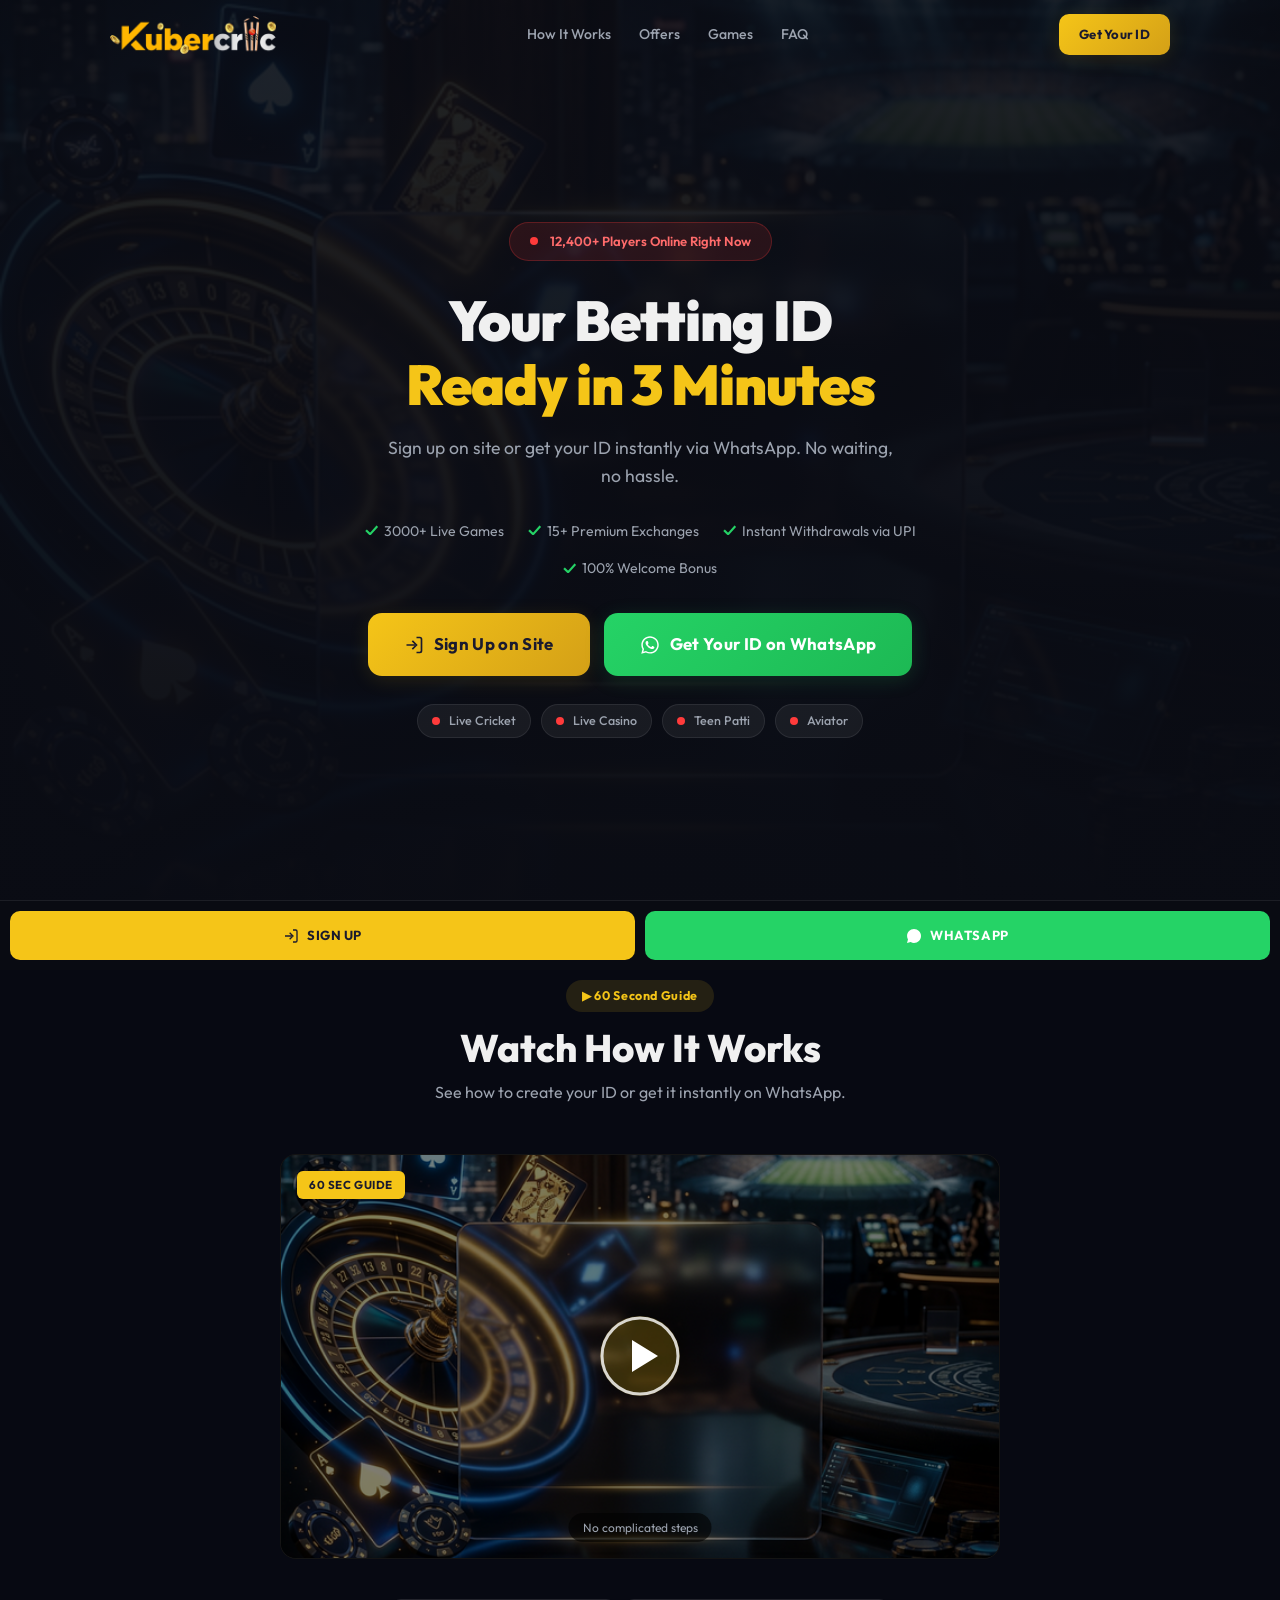
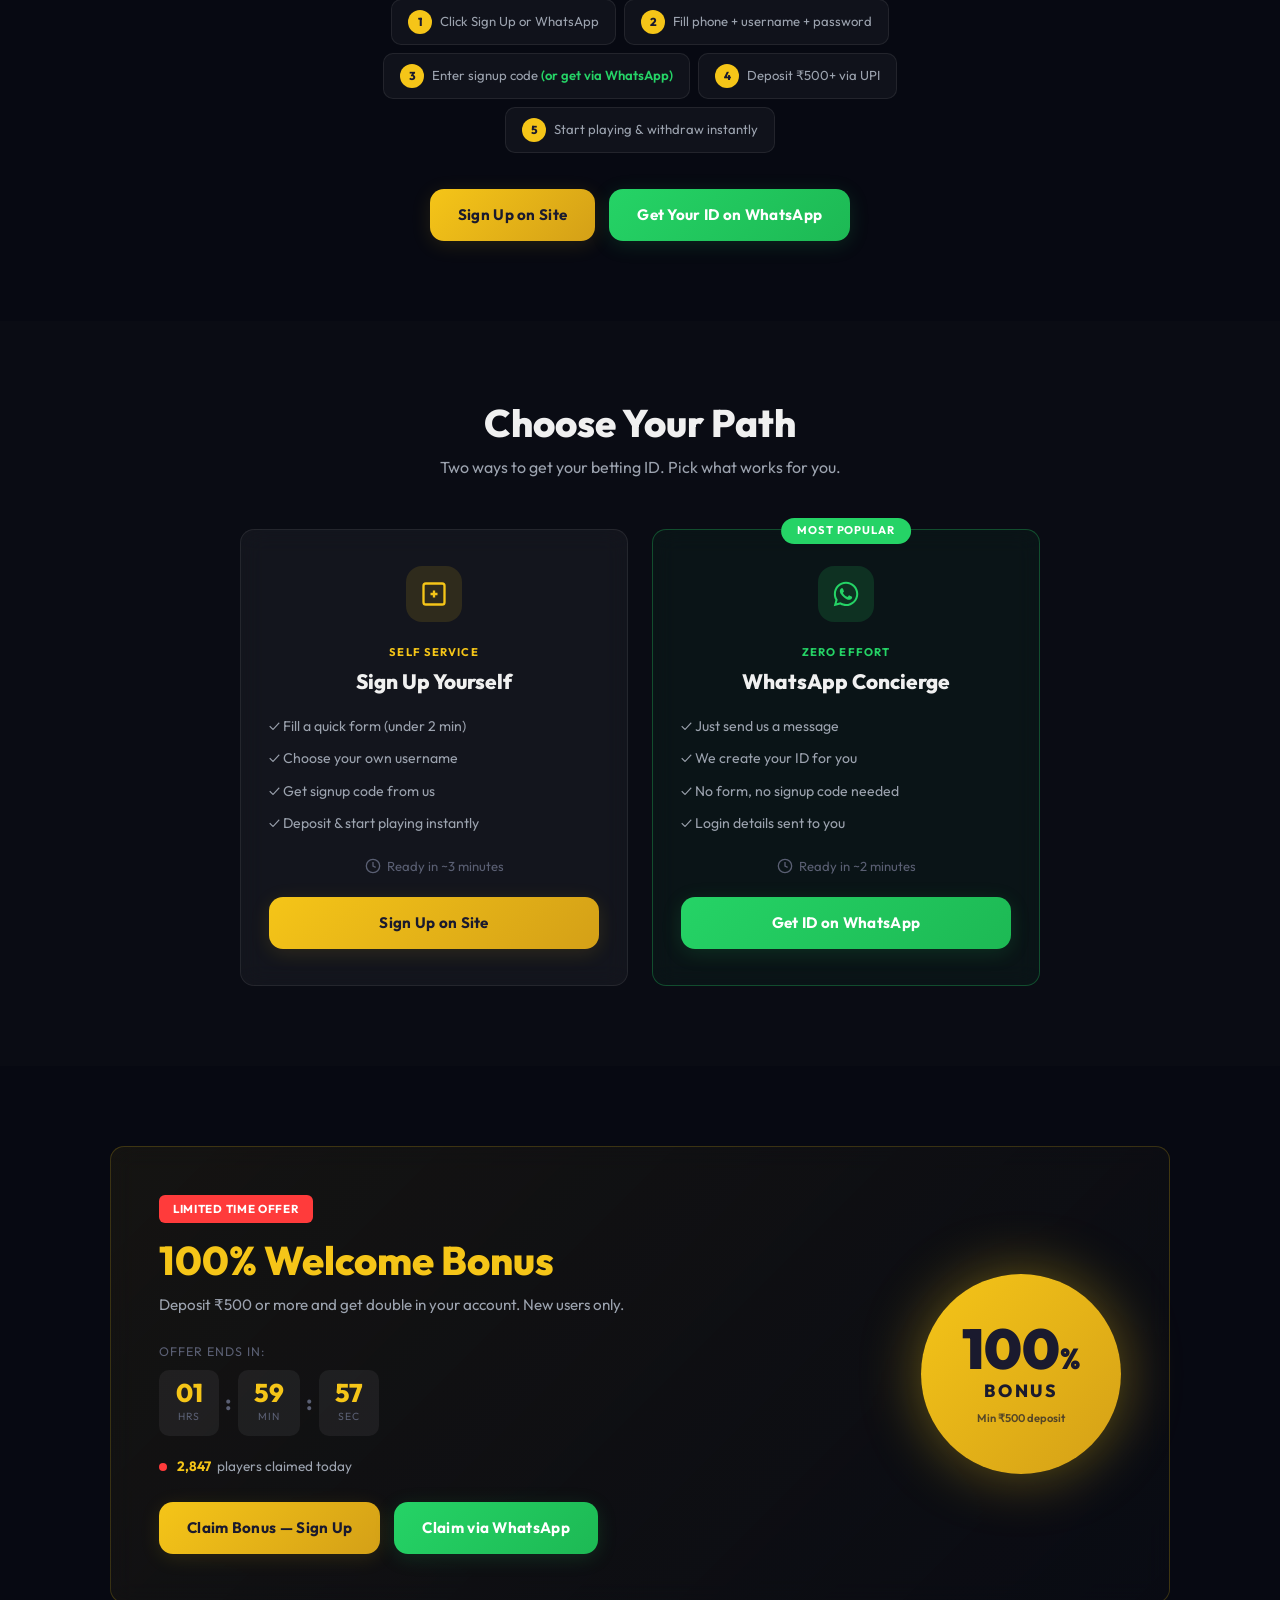
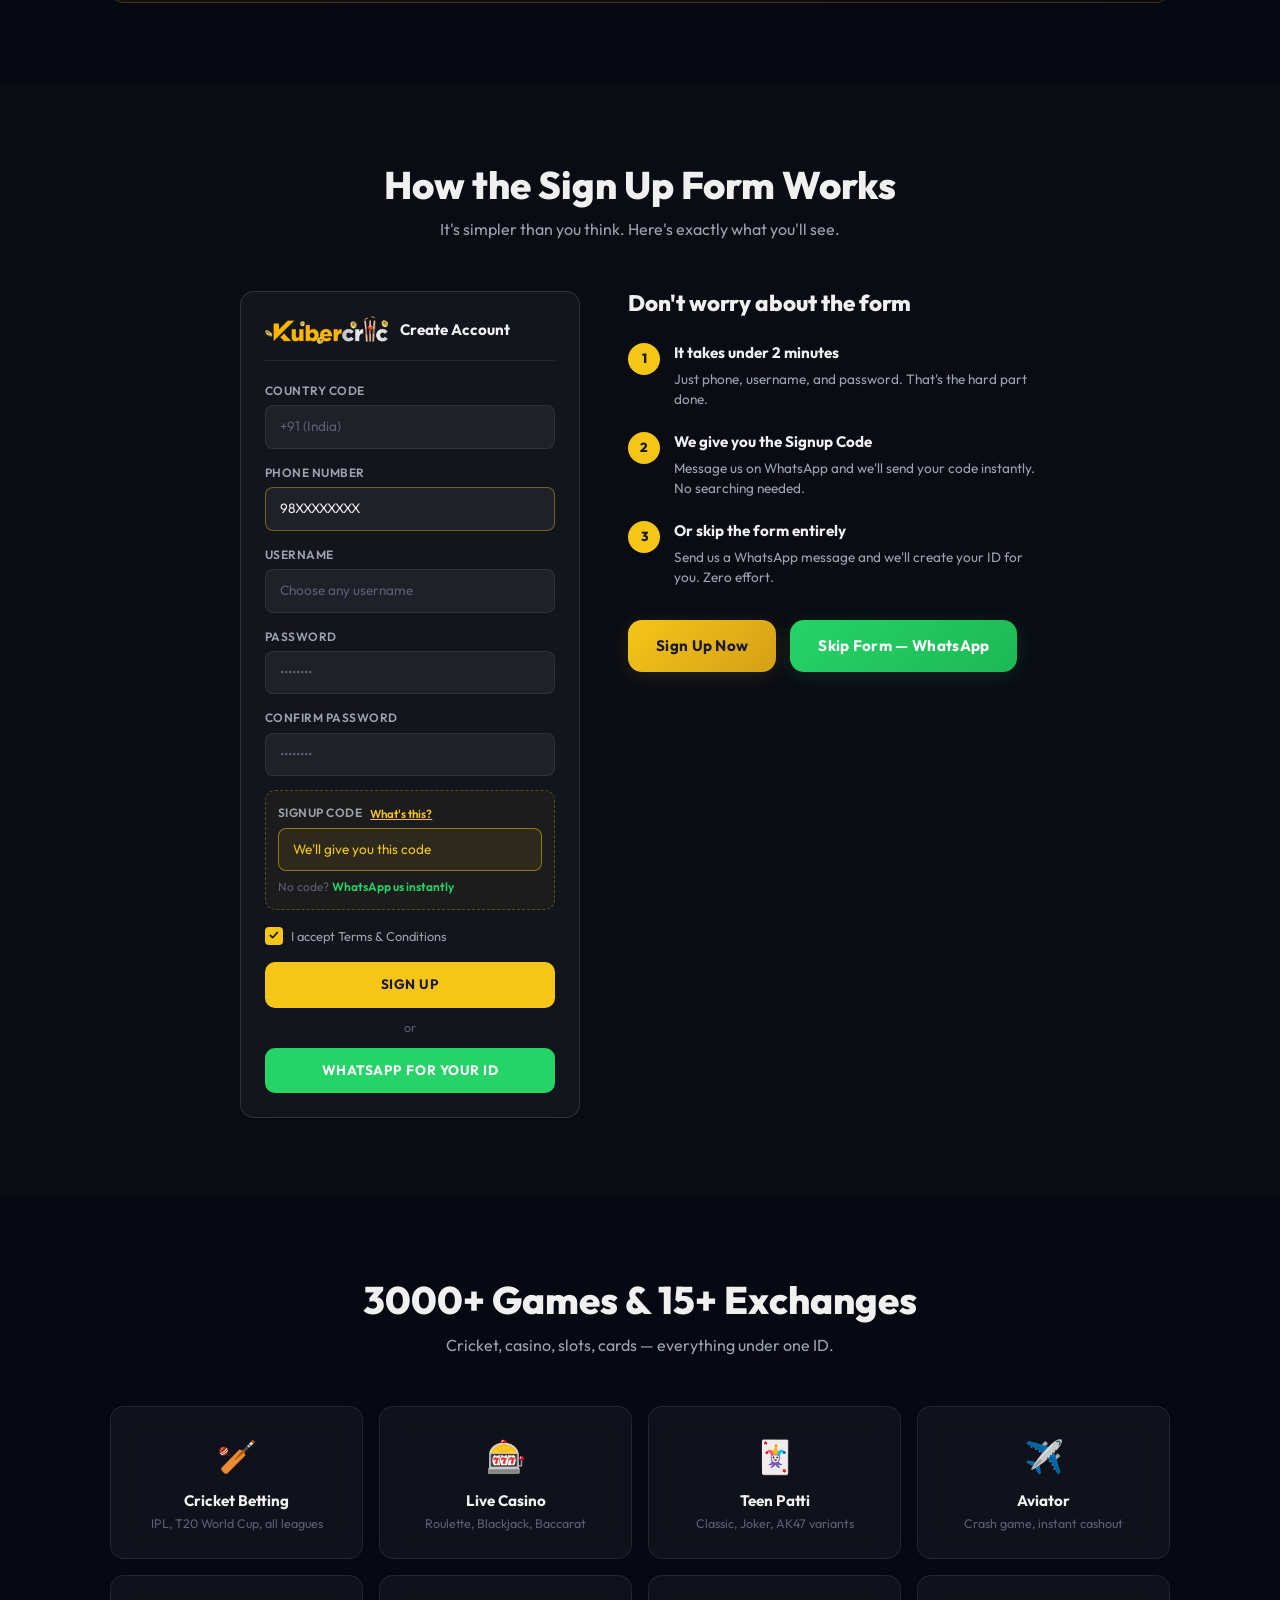
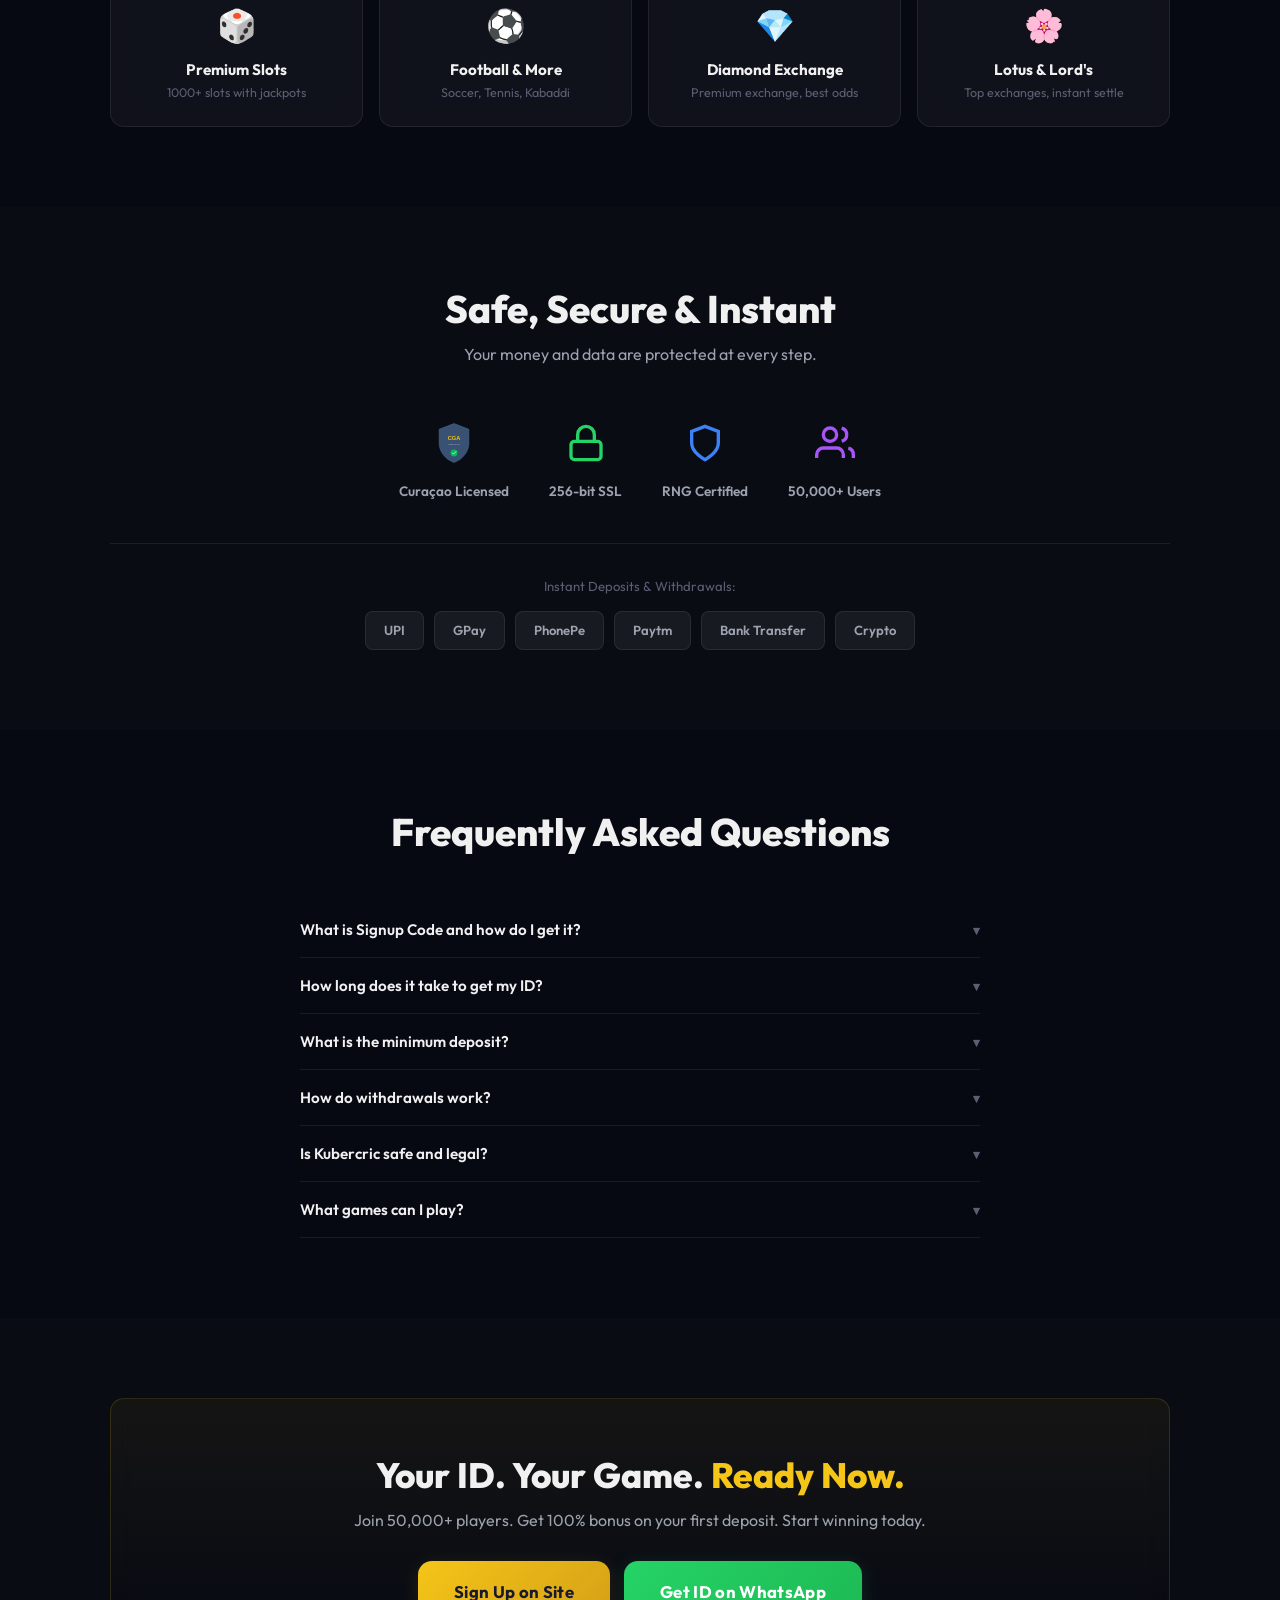
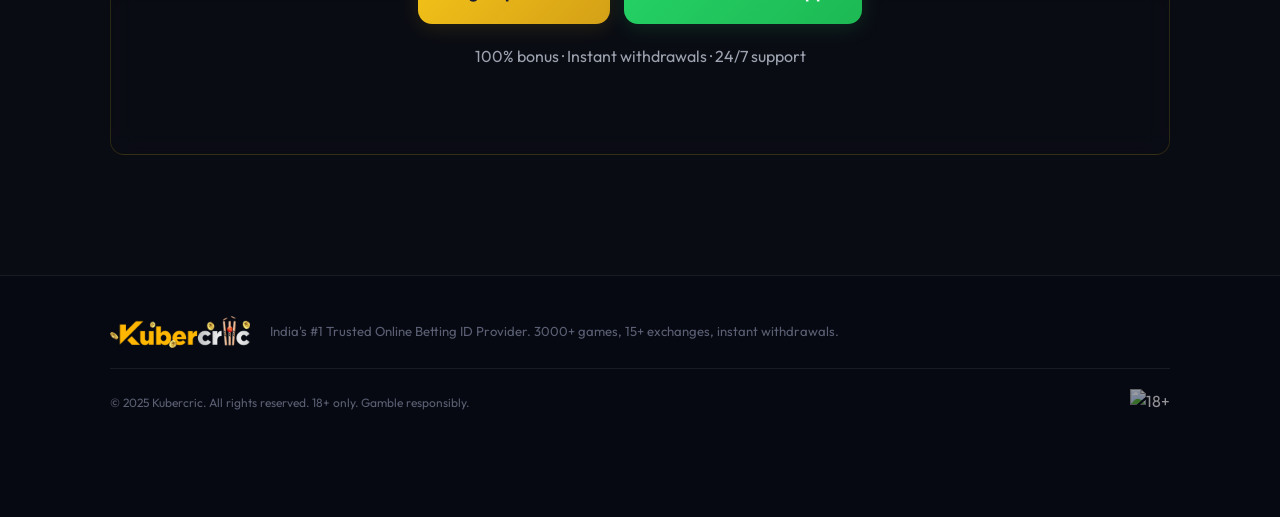
==== index2.html @ f204b303 "Add CRO landing page (index2) with dual CTA: Sign Up + WhatsApp New high-conversion landing page wit" ====
<!DOCTYPE html>
<html lang="en">
<head>
    <meta charset="UTF-8">
    <meta name="viewport" content="width=device-width, initial-scale=1.0">
    <meta name="description" content="Kubercric — Get Your Betting ID in Under 3 Minutes. Sign up directly or get it instantly on WhatsApp. 3000+ games, 15+ exchanges, 100% welcome bonus.">
    <title>Kubercric | Get Your Betting ID — Sign Up or WhatsApp</title>
    <link rel="preconnect" href="https://fonts.googleapis.com">
    <link rel="preconnect" href="https://fonts.gstatic.com" crossorigin>
    <link href="https://fonts.googleapis.com/css2?family=Outfit:wght@300;400;500;600;700;800;900&display=swap" rel="stylesheet">
    <link rel="stylesheet" href="styles2.css">
</head>
<body>

    <!-- ═══════════════════════════════════════════ -->
    <!-- HEADER                                      -->
    <!-- ═══════════════════════════════════════════ -->
    <header class="header" id="header">
        <div class="container header-inner">
            <a href="#hero" class="logo">
                <img src="logo.png" alt="Kubercric" class="logo-img">
            </a>
            <nav class="header-nav">
                <a href="#how-it-works" class="nav-link">How It Works</a>
                <a href="#offers" class="nav-link">Offers</a>
                <a href="#games" class="nav-link">Games</a>
                <a href="#faq" class="nav-link">FAQ</a>
            </nav>
            <a href="#paths" class="btn btn-gold btn-sm header-cta" data-track="cta_signup_click" data-label="header">Get Your ID</a>
        </div>
    </header>

    <!-- ═══════════════════════════════════════════ -->
    <!-- HERO SECTION                                -->
    <!-- ═══════════════════════════════════════════ -->
    <section class="hero" id="hero">
        <div class="hero-bg">
            <img src="images/hero_bg.png" alt="" loading="eager" class="hero-bg-img">
            <div class="hero-bg-overlay"></div>
        </div>
        <div class="container hero-content">
            <div class="hero-badge">
                <span class="live-dot"></span> 12,400+ Players Online Right Now
            </div>
            <h1 class="hero-headline">Your Betting ID<br><span class="text-gold">Ready in 3 Minutes</span></h1>
            <p class="hero-sub">Sign up on site or get your ID instantly via WhatsApp. No waiting, no hassle.</p>

            <ul class="hero-trust">
                <li><span class="trust-check">&#10003;</span> 3000+ Live Games</li>
                <li><span class="trust-check">&#10003;</span> 15+ Premium Exchanges</li>
                <li><span class="trust-check">&#10003;</span> Instant Withdrawals via UPI</li>
                <li><span class="trust-check">&#10003;</span> 100% Welcome Bonus</li>
            </ul>

            <!-- DUAL CTA -->
            <div class="dual-cta">
                <a href="javascript:void(0)" class="btn btn-gold btn-lg btn-glow" id="hero-signup-btn" data-track="cta_signup_click" data-label="hero">
                    <svg class="btn-icon" viewBox="0 0 24 24" fill="none" stroke="currentColor" stroke-width="2"><path d="M15 3h4a2 2 0 012 2v14a2 2 0 01-2 2h-4M10 17l5-5-5-5M13 12H3"/></svg>
                    Sign Up on Site
                </a>
                <a href="javascript:void(0)" class="btn btn-wa btn-lg" id="hero-wa-btn" data-track="cta_whatsapp_click" data-label="hero">
                    <svg class="btn-icon" viewBox="0 0 448 512" fill="currentColor"><path d="M380.9 97.1C339 55.1 283.2 32 223.9 32c-122.4 0-222 99.6-222 222 0 39.1 10.2 77.3 29.6 111L0 480l117.7-30.9c32.4 17.7 68.9 27 106.1 27h.1c122.3 0 224.1-99.6 224.1-222 0-59.3-25.2-115-67.1-157.1zm-157 341.6c-33.2 0-65.7-8.9-94-25.7l-6.7-4-69.8 18.3L72 359.2l-4.4-7c-18.5-29.4-28.2-63.3-28.2-98.2 0-101.7 82.8-184.5 184.6-184.5 49.3 0 95.6 19.2 130.4 54.1 34.8 34.9 56.2 81.2 56.1 130.5 0 101.8-84.9 184.6-186.6 184.6zm101.2-138.2c-5.5-2.8-32.8-16.2-37.9-18-5.1-1.9-8.8-2.8-12.5 2.8-3.7 5.6-14.3 18-17.6 21.8-3.2 3.7-6.5 4.2-12 1.4-32.6-16.3-54-29.1-75.5-66-5.7-9.8 5.7-9.1 16.3-30.3 1.8-3.7.9-6.9-.5-9.7-1.4-2.8-12.5-30.1-17.1-41.2-4.5-10.8-9.1-9.3-12.5-9.5-3.2-.2-6.9-.2-10.6-.2-3.7 0-9.7 1.4-14.8 6.9-5.1 5.6-19.4 19-19.4 46.3 0 27.3 19.9 53.7 22.6 57.4 2.8 3.7 39.1 59.7 94.8 83.8 35.2 15.2 49 16.5 66.6 13.9 10.7-1.6 32.8-13.4 37.4-26.4 4.6-13 4.6-24.1 3.2-26.4-1.3-2.5-5-3.9-10.5-6.6z"/></svg>
                    Get Your ID on WhatsApp
                </a>
            </div>

            <div class="hero-chips">
                <span class="chip"><span class="live-dot"></span> Live Cricket</span>
                <span class="chip"><span class="live-dot"></span> Live Casino</span>
                <span class="chip"><span class="live-dot"></span> Teen Patti</span>
                <span class="chip"><span class="live-dot"></span> Aviator</span>
            </div>
        </div>
    </section>

    <!-- ═══════════════════════════════════════════ -->
    <!-- EXPLAINER VIDEO SECTION                     -->
    <!-- ═══════════════════════════════════════════ -->
    <section class="section section-video" id="how-it-works">
        <div class="container">
            <div class="section-header">
                <span class="section-badge">&#9654; 60 Second Guide</span>
                <h2>Watch How It Works</h2>
                <p class="section-sub">See how to create your ID or get it instantly on WhatsApp.</p>
            </div>

            <div class="video-player" id="video-player">
                <div class="video-poster" id="video-poster">
                    <img src="images/hero_bg.png" alt="How Kubercric Works" loading="lazy" class="video-poster-img">
                    <div class="video-poster-overlay"></div>
                    <button class="video-play-btn" aria-label="Play video" data-track="video_play">
                        <svg viewBox="0 0 80 80" fill="none"><circle cx="40" cy="40" r="38" stroke="white" stroke-width="3" opacity="0.8"/><polygon points="32,24 58,40 32,56" fill="white"/></svg>
                    </button>
                    <span class="video-badge">60 sec guide</span>
                    <span class="video-micro">No complicated steps</span>
                </div>
                <div class="video-embed" id="video-embed" style="display:none;">
                    <!-- Video iframe injected by JS on play click -->
                </div>
            </div>

            <!-- Steps preview below video -->
            <div class="video-steps">
                <div class="vstep">
                    <span class="vstep-num">1</span>
                    <span class="vstep-text">Click Sign Up or WhatsApp</span>
                </div>
                <div class="vstep">
                    <span class="vstep-num">2</span>
                    <span class="vstep-text">Fill phone + username + password</span>
                </div>
                <div class="vstep">
                    <span class="vstep-num">3</span>
                    <span class="vstep-text">Enter signup code <em>(or get via WhatsApp)</em></span>
                </div>
                <div class="vstep">
                    <span class="vstep-num">4</span>
                    <span class="vstep-text">Deposit &#8377;500+ via UPI</span>
                </div>
                <div class="vstep">
                    <span class="vstep-num">5</span>
                    <span class="vstep-text">Start playing &amp; withdraw instantly</span>
                </div>
            </div>

            <!-- Dual CTA repeat -->
            <div class="dual-cta dual-cta--center">
                <a href="javascript:void(0)" class="btn btn-gold btn-md btn-glow" data-track="cta_signup_click" data-label="video">Sign Up on Site</a>
                <a href="javascript:void(0)" class="btn btn-wa btn-md" data-track="cta_whatsapp_click" data-label="video">Get Your ID on WhatsApp</a>
            </div>
        </div>
    </section>

    <!-- ═══════════════════════════════════════════ -->
    <!-- CHOOSE YOUR PATH                            -->
    <!-- ═══════════════════════════════════════════ -->
    <section class="section section-paths" id="paths">
        <div class="container">
            <div class="section-header">
                <h2>Choose Your Path</h2>
                <p class="section-sub">Two ways to get your betting ID. Pick what works for you.</p>
            </div>

            <div class="paths-grid">
                <!-- Path 1: Sign Up -->
                <div class="path-card glass-panel">
                    <div class="path-icon path-icon--signup">
                        <svg viewBox="0 0 24 24" fill="none" stroke="currentColor" stroke-width="2"><rect x="3" y="3" width="18" height="18" rx="2"/><path d="M9 12h6M12 9v6"/></svg>
                    </div>
                    <span class="path-tag">Self Service</span>
                    <h3>Sign Up Yourself</h3>
                    <ul class="path-features">
                        <li>&#10003; Fill a quick form (under 2 min)</li>
                        <li>&#10003; Choose your own username</li>
                        <li>&#10003; Get signup code from us</li>
                        <li>&#10003; Deposit &amp; start playing instantly</li>
                    </ul>
                    <p class="path-time"><svg viewBox="0 0 24 24" fill="none" stroke="currentColor" stroke-width="2" class="icon-sm"><circle cx="12" cy="12" r="10"/><path d="M12 6v6l4 2"/></svg> Ready in ~3 minutes</p>
                    <a href="javascript:void(0)" class="btn btn-gold btn-md btn-block" data-track="cta_signup_click" data-label="path-card">Sign Up on Site</a>
                </div>

                <!-- Path 2: WhatsApp -->
                <div class="path-card glass-panel path-card--wa">
                    <div class="path-popular">Most Popular</div>
                    <div class="path-icon path-icon--wa">
                        <svg viewBox="0 0 448 512" fill="currentColor"><path d="M380.9 97.1C339 55.1 283.2 32 223.9 32c-122.4 0-222 99.6-222 222 0 39.1 10.2 77.3 29.6 111L0 480l117.7-30.9c32.4 17.7 68.9 27 106.1 27h.1c122.3 0 224.1-99.6 224.1-222 0-59.3-25.2-115-67.1-157.1zm-157 341.6c-33.2 0-65.7-8.9-94-25.7l-6.7-4-69.8 18.3L72 359.2l-4.4-7c-18.5-29.4-28.2-63.3-28.2-98.2 0-101.7 82.8-184.5 184.6-184.5 49.3 0 95.6 19.2 130.4 54.1 34.8 34.9 56.2 81.2 56.1 130.5 0 101.8-84.9 184.6-186.6 184.6zm101.2-138.2c-5.5-2.8-32.8-16.2-37.9-18-5.1-1.9-8.8-2.8-12.5 2.8-3.7 5.6-14.3 18-17.6 21.8-3.2 3.7-6.5 4.2-12 1.4-32.6-16.3-54-29.1-75.5-66-5.7-9.8 5.7-9.1 16.3-30.3 1.8-3.7.9-6.9-.5-9.7-1.4-2.8-12.5-30.1-17.1-41.2-4.5-10.8-9.1-9.3-12.5-9.5-3.2-.2-6.9-.2-10.6-.2-3.7 0-9.7 1.4-14.8 6.9-5.1 5.6-19.4 19-19.4 46.3 0 27.3 19.9 53.7 22.6 57.4 2.8 3.7 39.1 59.7 94.8 83.8 35.2 15.2 49 16.5 66.6 13.9 10.7-1.6 32.8-13.4 37.4-26.4 4.6-13 4.6-24.1 3.2-26.4-1.3-2.5-5-3.9-10.5-6.6z"/></svg>
                    </div>
                    <span class="path-tag path-tag--wa">Zero Effort</span>
                    <h3>WhatsApp Concierge</h3>
                    <ul class="path-features">
                        <li>&#10003; Just send us a message</li>
                        <li>&#10003; We create your ID for you</li>
                        <li>&#10003; No form, no signup code needed</li>
                        <li>&#10003; Login details sent to you</li>
                    </ul>
                    <p class="path-time"><svg viewBox="0 0 24 24" fill="none" stroke="currentColor" stroke-width="2" class="icon-sm"><circle cx="12" cy="12" r="10"/><path d="M12 6v6l4 2"/></svg> Ready in ~2 minutes</p>
                    <a href="javascript:void(0)" class="btn btn-wa btn-md btn-block" data-track="cta_whatsapp_click" data-label="path-card">Get ID on WhatsApp</a>
                </div>
            </div>
        </div>
    </section>

    <!-- ═══════════════════════════════════════════ -->
    <!-- OFFER SECTION WITH TIMER                    -->
    <!-- ═══════════════════════════════════════════ -->
    <section class="section section-offer" id="offers">
        <div class="container">
            <div class="offer-card glass-panel">
                <div class="offer-left">
                    <span class="offer-tag">Limited Time Offer</span>
                    <h2 class="offer-headline"><span class="text-gold">100% Welcome Bonus</span></h2>
                    <p class="offer-sub">Deposit &#8377;500 or more and get double in your account. New users only.</p>

                    <div class="offer-timer" id="offer-timer">
                        <span class="timer-label">Offer ends in:</span>
                        <div class="timer-digits">
                            <div class="timer-block"><span class="timer-value" id="timer-h">00</span><span class="timer-unit">Hrs</span></div>
                            <span class="timer-sep">:</span>
                            <div class="timer-block"><span class="timer-value" id="timer-m">00</span><span class="timer-unit">Min</span></div>
                            <span class="timer-sep">:</span>
                            <div class="timer-block"><span class="timer-value" id="timer-s">00</span><span class="timer-unit">Sec</span></div>
                        </div>
                    </div>

                    <div class="offer-proof">
                        <span class="live-dot"></span> <strong id="proof-count">2,847</strong> players claimed today
                    </div>

                    <div class="dual-cta">
                        <a href="javascript:void(0)" class="btn btn-gold btn-md btn-glow" data-track="cta_signup_click" data-label="offer">Claim Bonus &mdash; Sign Up</a>
                        <a href="javascript:void(0)" class="btn btn-wa btn-md" data-track="cta_whatsapp_click" data-label="offer">Claim via WhatsApp</a>
                    </div>
                </div>
                <div class="offer-right">
                    <div class="offer-visual">
                        <span class="offer-percent">100<small>%</small></span>
                        <span class="offer-bonus-text">BONUS</span>
                        <span class="offer-min">Min &#8377;500 deposit</span>
                    </div>
                </div>
            </div>
        </div>
    </section>

    <!-- ═══════════════════════════════════════════ -->
    <!-- HOW SIGNUP WORKS (FORM PREVIEW)             -->
    <!-- ═══════════════════════════════════════════ -->
    <section class="section section-signup-preview" id="signup-preview">
        <div class="container">
            <div class="section-header">
                <h2>How the Sign Up Form Works</h2>
                <p class="section-sub">It's simpler than you think. Here's exactly what you'll see.</p>
            </div>

            <div class="signup-preview-grid">
                <!-- Mock form -->
                <div class="mock-form glass-panel">
                    <div class="mock-form-header">
                        <img src="logo.png" alt="Kubercric" class="mock-logo">
                        <span>Create Account</span>
                    </div>
                    <div class="mock-field">
                        <label>Country Code</label>
                        <div class="mock-input">+91 (India)</div>
                    </div>
                    <div class="mock-field">
                        <label>Phone Number</label>
                        <div class="mock-input mock-input--active">98XXXXXXXX</div>
                    </div>
                    <div class="mock-field">
                        <label>Username</label>
                        <div class="mock-input">Choose any username</div>
                    </div>
                    <div class="mock-field">
                        <label>Password</label>
                        <div class="mock-input">&#8226;&#8226;&#8226;&#8226;&#8226;&#8226;&#8226;&#8226;</div>
                    </div>
                    <div class="mock-field">
                        <label>Confirm Password</label>
                        <div class="mock-input">&#8226;&#8226;&#8226;&#8226;&#8226;&#8226;&#8226;&#8226;</div>
                    </div>
                    <div class="mock-field mock-field--highlight">
                        <label>Signup Code <button class="signup-code-help" id="signup-code-help">What's this?</button></label>
                        <div class="mock-input mock-input--gold">We'll give you this code</div>
                        <span class="mock-hint">No code? <a href="javascript:void(0)" class="wa-inline-link" data-track="cta_whatsapp_click" data-label="form-preview">WhatsApp us instantly</a></span>
                    </div>
                    <div class="mock-checkbox">
                        <span class="mock-check">&#10003;</span> I accept Terms &amp; Conditions
                    </div>
                    <div class="mock-btn">SIGN UP</div>
                    <div class="mock-divider">or</div>
                    <div class="mock-btn mock-btn--wa">WHATSAPP FOR YOUR ID</div>
                </div>

                <!-- Explanation side -->
                <div class="signup-explain">
                    <h3>Don't worry about the form</h3>
                    <div class="explain-item">
                        <span class="explain-num">1</span>
                        <div>
                            <strong>It takes under 2 minutes</strong>
                            <p>Just phone, username, and password. That's the hard part done.</p>
                        </div>
                    </div>
                    <div class="explain-item">
                        <span class="explain-num">2</span>
                        <div>
                            <strong>We give you the Signup Code</strong>
                            <p>Message us on WhatsApp and we'll send your code instantly. No searching needed.</p>
                        </div>
                    </div>
                    <div class="explain-item">
                        <span class="explain-num">3</span>
                        <div>
                            <strong>Or skip the form entirely</strong>
                            <p>Send us a WhatsApp message and we'll create your ID for you. Zero effort.</p>
                        </div>
                    </div>

                    <div class="dual-cta" style="margin-top:32px">
                        <a href="javascript:void(0)" class="btn btn-gold btn-md" data-track="cta_signup_click" data-label="signup-preview">Sign Up Now</a>
                        <a href="javascript:void(0)" class="btn btn-wa btn-md" data-track="cta_whatsapp_click" data-label="signup-preview">Skip Form &mdash; WhatsApp</a>
                    </div>
                </div>
            </div>
        </div>
    </section>

    <!-- ═══════════════════════════════════════════ -->
    <!-- SIGNUP CODE MODAL                           -->
    <!-- ═══════════════════════════════════════════ -->
    <div class="modal-overlay" id="signup-code-modal" style="display:none">
        <div class="modal glass-panel">
            <button class="modal-close" id="modal-close">&times;</button>
            <h3>What is Signup Code?</h3>
            <p>The signup code is a referral code required during registration. It links your account to our platform so you receive the <strong>100% welcome bonus</strong>.</p>
            <p><strong>How to get it:</strong></p>
            <ol>
                <li>Message us on WhatsApp</li>
                <li>We'll send you the code instantly</li>
                <li>Paste it in the form and you're done!</li>
            </ol>
            <a href="javascript:void(0)" class="btn btn-wa btn-md btn-block" data-track="cta_whatsapp_click" data-label="modal" style="margin-top:20px">Get Your Signup Code Now</a>
        </div>
    </div>

    <!-- ═══════════════════════════════════════════ -->
    <!-- GAMES + EXCHANGES (COMPRESSED)              -->
    <!-- ═══════════════════════════════════════════ -->
    <section class="section section-games" id="games">
        <div class="container">
            <div class="section-header">
                <h2>3000+ Games &amp; 15+ Exchanges</h2>
                <p class="section-sub">Cricket, casino, slots, cards &mdash; everything under one ID.</p>
            </div>

            <div class="games-grid">
                <div class="game-tile glass-panel">
                    <div class="game-tile-icon">&#127951;</div>
                    <h4>Cricket Betting</h4>
                    <p>IPL, T20 World Cup, all leagues</p>
                </div>
                <div class="game-tile glass-panel">
                    <div class="game-tile-icon">&#127920;</div>
                    <h4>Live Casino</h4>
                    <p>Roulette, Blackjack, Baccarat</p>
                </div>
                <div class="game-tile glass-panel">
                    <div class="game-tile-icon">&#127183;</div>
                    <h4>Teen Patti</h4>
                    <p>Classic, Joker, AK47 variants</p>
                </div>
                <div class="game-tile glass-panel">
                    <div class="game-tile-icon">&#9992;&#65039;</div>
                    <h4>Aviator</h4>
                    <p>Crash game, instant cashout</p>
                </div>
                <div class="game-tile glass-panel">
                    <div class="game-tile-icon">&#127922;</div>
                    <h4>Premium Slots</h4>
                    <p>1000+ slots with jackpots</p>
                </div>
                <div class="game-tile glass-panel">
                    <div class="game-tile-icon">&#9917;</div>
                    <h4>Football &amp; More</h4>
                    <p>Soccer, Tennis, Kabaddi</p>
                </div>
                <div class="game-tile glass-panel">
                    <div class="game-tile-icon">&#128142;</div>
                    <h4>Diamond Exchange</h4>
                    <p>Premium exchange, best odds</p>
                </div>
                <div class="game-tile glass-panel">
                    <div class="game-tile-icon">&#127800;</div>
                    <h4>Lotus &amp; Lord's</h4>
                    <p>Top exchanges, instant settle</p>
                </div>
            </div>
        </div>
    </section>

    <!-- ═══════════════════════════════════════════ -->
    <!-- TRUST + PAYMENTS                            -->
    <!-- ═══════════════════════════════════════════ -->
    <section class="section section-trust" id="trust">
        <div class="container">
            <div class="section-header">
                <h2>Safe, Secure &amp; Instant</h2>
                <p class="section-sub">Your money and data are protected at every step.</p>
            </div>

            <div class="trust-row">
                <div class="trust-item">
                    <div class="trust-shield">
                        <svg viewBox="0 0 120 140" xmlns="http://www.w3.org/2000/svg" class="cga-seal-mini">
                            <path d="M60 2 L112 22 L112 70 C112 100 90 128 60 138 C30 128 8 100 8 70 L8 22 Z" fill="#395173" stroke="#4a6a8f" stroke-width="2"/>
                            <text x="60" y="60" text-anchor="middle" font-family="Arial,sans-serif" font-size="20" font-weight="bold" fill="#f5c518">CGA</text>
                            <text x="60" y="78" text-anchor="middle" font-family="Arial,sans-serif" font-size="8" fill="#8fa8c8">CURA&#199;AO</text>
                            <circle cx="60" cy="105" r="12" fill="#00c853" opacity="0.9"/>
                            <path d="M54 105 L58 109 L67 100" fill="none" stroke="white" stroke-width="2.5" stroke-linecap="round"/>
                        </svg>
                    </div>
                    <span>Cura&#231;ao Licensed</span>
                </div>
                <div class="trust-item">
                    <div class="trust-shield trust-shield--ssl">
                        <svg viewBox="0 0 24 24" fill="none" stroke="currentColor" stroke-width="2"><rect x="3" y="11" width="18" height="11" rx="2"/><path d="M7 11V7a5 5 0 0110 0v4"/></svg>
                    </div>
                    <span>256-bit SSL</span>
                </div>
                <div class="trust-item">
                    <div class="trust-shield trust-shield--rng">
                        <svg viewBox="0 0 24 24" fill="none" stroke="currentColor" stroke-width="2"><path d="M12 22s8-4 8-10V5l-8-3-8 3v7c0 6 8 10 8 10z"/></svg>
                    </div>
                    <span>RNG Certified</span>
                </div>
                <div class="trust-item">
                    <div class="trust-shield trust-shield--users">
                        <svg viewBox="0 0 24 24" fill="none" stroke="currentColor" stroke-width="2"><path d="M17 21v-2a4 4 0 00-4-4H5a4 4 0 00-4 4v2"/><circle cx="9" cy="7" r="4"/><path d="M23 21v-2a4 4 0 00-3-3.87M16 3.13a4 4 0 010 7.75"/></svg>
                    </div>
                    <span>50,000+ Users</span>
                </div>
            </div>

            <div class="payments-row">
                <span class="payment-label">Instant Deposits &amp; Withdrawals:</span>
                <div class="payment-methods">
                    <span class="payment-badge">UPI</span>
                    <span class="payment-badge">GPay</span>
                    <span class="payment-badge">PhonePe</span>
                    <span class="payment-badge">Paytm</span>
                    <span class="payment-badge">Bank Transfer</span>
                    <span class="payment-badge">Crypto</span>
                </div>
            </div>
        </div>
    </section>

    <!-- ═══════════════════════════════════════════ -->
    <!-- FAQ                                         -->
    <!-- ═══════════════════════════════════════════ -->
    <section class="section section-faq" id="faq">
        <div class="container">
            <div class="section-header">
                <h2>Frequently Asked Questions</h2>
            </div>

            <div class="faq-list">
                <div class="faq-item">
                    <button class="faq-q">What is Signup Code and how do I get it?<span class="faq-arrow">&#9662;</span></button>
                    <div class="faq-a"><p>The signup code is a referral code needed during registration. <strong>Just message us on WhatsApp and we'll send it instantly.</strong> Or choose the WhatsApp option and we'll create your ID for you &mdash; no code needed.</p></div>
                </div>
                <div class="faq-item">
                    <button class="faq-q">How long does it take to get my ID?<span class="faq-arrow">&#9662;</span></button>
                    <div class="faq-a"><p>Under 3 minutes if you sign up yourself. Under 2 minutes via WhatsApp &mdash; we create it for you.</p></div>
                </div>
                <div class="faq-item">
                    <button class="faq-q">What is the minimum deposit?<span class="faq-arrow">&#9662;</span></button>
                    <div class="faq-a"><p>&#8377;500 minimum. Deposit via UPI, GPay, PhonePe, Paytm, bank transfer, or crypto. Deposits are instant.</p></div>
                </div>
                <div class="faq-item">
                    <button class="faq-q">How do withdrawals work?<span class="faq-arrow">&#9662;</span></button>
                    <div class="faq-a"><p>Withdraw anytime 24/7 directly to your bank, UPI, or wallet. Most withdrawals are processed instantly.</p></div>
                </div>
                <div class="faq-item">
                    <button class="faq-q">Is Kubercric safe and legal?<span class="faq-arrow">&#9662;</span></button>
                    <div class="faq-a"><p>Kubercric is licensed under the Cura&#231;ao Gaming Authority. All transactions are encrypted with 256-bit SSL. Over 50,000 active players trust us.</p></div>
                </div>
                <div class="faq-item">
                    <button class="faq-q">What games can I play?<span class="faq-arrow">&#9662;</span></button>
                    <div class="faq-a"><p>3000+ games including live cricket betting (IPL, T20), live casino (roulette, blackjack, baccarat), Teen Patti, Aviator, slots, and access to 15+ premium exchanges like Diamond, Lotus, and Lord's.</p></div>
                </div>
            </div>
        </div>
    </section>

    <!-- ═══════════════════════════════════════════ -->
    <!-- FINAL CTA                                   -->
    <!-- ═══════════════════════════════════════════ -->
    <section class="section section-final-cta">
        <div class="container">
            <div class="final-cta-card glass-panel">
                <h2>Your ID. Your Game. <span class="text-gold">Ready Now.</span></h2>
                <p>Join 50,000+ players. Get 100% bonus on your first deposit. Start winning today.</p>
                <div class="dual-cta dual-cta--center">
                    <a href="javascript:void(0)" class="btn btn-gold btn-lg btn-glow" data-track="cta_signup_click" data-label="final">Sign Up on Site</a>
                    <a href="javascript:void(0)" class="btn btn-wa btn-lg" data-track="cta_whatsapp_click" data-label="final">Get ID on WhatsApp</a>
                </div>
                <p class="final-micro">100% bonus &middot; Instant withdrawals &middot; 24/7 support</p>
            </div>
        </div>
    </section>

    <!-- ═══════════════════════════════════════════ -->
    <!-- FOOTER                                      -->
    <!-- ═══════════════════════════════════════════ -->
    <footer class="footer">
        <div class="container">
            <div class="footer-top">
                <img src="logo.png" alt="Kubercric" class="footer-logo">
                <p class="footer-desc">India's #1 Trusted Online Betting ID Provider. 3000+ games, 15+ exchanges, instant withdrawals.</p>
            </div>
            <div class="footer-bottom">
                <p>&copy; 2025 Kubercric. All rights reserved. 18+ only. Gamble responsibly.</p>
                <img src="https://upload.wikimedia.org/wikipedia/commons/thumb/1/18/18_plus.svg/240px-18_plus.svg.png" alt="18+" class="age-badge">
            </div>
        </div>
    </footer>

    <!-- ═══════════════════════════════════════════ -->
    <!-- STICKY MOBILE BAR                           -->
    <!-- ═══════════════════════════════════════════ -->
    <div class="sticky-bar" id="sticky-bar">
        <a href="javascript:void(0)" class="sticky-btn sticky-btn--signup" data-track="cta_signup_click" data-label="sticky">
            <svg viewBox="0 0 24 24" fill="none" stroke="currentColor" stroke-width="2" class="icon-sm"><path d="M15 3h4a2 2 0 012 2v14a2 2 0 01-2 2h-4M10 17l5-5-5-5M13 12H3"/></svg>
            SIGN UP
        </a>
        <a href="javascript:void(0)" class="sticky-btn sticky-btn--wa" data-track="cta_whatsapp_click" data-label="sticky">
            <svg viewBox="0 0 448 512" fill="currentColor" class="icon-sm"><path d="M380.9 97.1C339 55.1 283.2 32 223.9 32c-122.4 0-222 99.6-222 222 0 39.1 10.2 77.3 29.6 111L0 480l117.7-30.9c32.4 17.7 68.9 27 106.1 27h.1c122.3 0 224.1-99.6 224.1-222 0-59.3-25.2-115-67.1-157.1z"/></svg>
            WHATSAPP
        </a>
    </div>

    <!-- ═══════════════════════════════════════════ -->
    <!-- JAVASCRIPT                                  -->
    <!-- ═══════════════════════════════════════════ -->
    <script>
    (function() {
        'use strict';

        /* ════════════════════════════════════════
           CONFIG
           ════════════════════════════════════════ */
        var CONFIG = {
            WHATSAPP_NUMBER: '1234567890',
            SIGNUP_URL_BASE: 'https://kubercric.com/signup',
            REF_PARAM: 'ref',
            REF_CODE: 'KUBERCRIC100',
            EXPLAINER_VIDEO_URL: '',
            EXPLAINER_POSTER: 'images/hero_bg.png',
            OFFER_TIMER_HOURS: 2,
            SOCIAL_PROOF_COUNT: 2847
        };

        var SIGNUP_URL = CONFIG.SIGNUP_URL_BASE + '?' + CONFIG.REF_PARAM + '=' + CONFIG.REF_CODE;
        var WA_URL = 'https://wa.me/' + CONFIG.WHATSAPP_NUMBER + '?text=' + encodeURIComponent('Hi! I want my Kubercric betting ID. Please help me set it up.');

        /* ════════════════════════════════════════
           TRACKING
           ════════════════════════════════════════ */
        window.dataLayer = window.dataLayer || [];

        function track(event, label) {
            var payload = { event: event, label: label || '', timestamp: Date.now() };
            window.dataLayer.push(payload);
            console.log('[KC Track]', event, label || '');
        }

        /* ════════════════════════════════════════
           CTA ROUTING
           ════════════════════════════════════════ */
        document.addEventListener('click', function(e) {
            var btn = e.target.closest('[data-track]');
            if (!btn) return;

            var eventName = btn.getAttribute('data-track');
            var label = btn.getAttribute('data-label') || '';
            track(eventName, label);

            if (eventName === 'cta_signup_click') {
                window.open(SIGNUP_URL, '_blank');
            } else if (eventName === 'cta_whatsapp_click') {
                window.open(WA_URL, '_blank');
            }
        });

        /* ════════════════════════════════════════
           STICKY HEADER
           ════════════════════════════════════════ */
        var header = document.getElementById('header');
        var lastScroll = 0;
        window.addEventListener('scroll', function() {
            var st = window.pageYOffset;
            if (st > 60) {
                header.classList.add('header--scrolled');
            } else {
                header.classList.remove('header--scrolled');
            }
            lastScroll = st;
        }, { passive: true });

        /* ════════════════════════════════════════
           COUNTDOWN TIMER (localStorage persisted)
           ════════════════════════════════════════ */
        (function initTimer() {
            var KEY = 'kc_offer_end';
            var stored = localStorage.getItem(KEY);
            var endTime;

            if (stored && parseInt(stored) > Date.now()) {
                endTime = parseInt(stored);
            } else {
                endTime = Date.now() + CONFIG.OFFER_TIMER_HOURS * 3600000;
                localStorage.setItem(KEY, endTime);
            }

            var hEl = document.getElementById('timer-h');
            var mEl = document.getElementById('timer-m');
            var sEl = document.getElementById('timer-s');

            function pad(n) { return n < 10 ? '0' + n : '' + n; }

            function tick() {
                var diff = endTime - Date.now();
                if (diff <= 0) {
                    endTime = Date.now() + CONFIG.OFFER_TIMER_HOURS * 3600000;
                    localStorage.setItem(KEY, endTime);
                    diff = endTime - Date.now();
                }
                var h = Math.floor(diff / 3600000);
                var m = Math.floor((diff % 3600000) / 60000);
                var s = Math.floor((diff % 60000) / 1000);
                hEl.textContent = pad(h);
                mEl.textContent = pad(m);
                sEl.textContent = pad(s);
            }

            tick();
            setInterval(tick, 1000);
        })();

        /* ════════════════════════════════════════
           VIDEO PLAYER
           ════════════════════════════════════════ */
        var videoPlayer = document.getElementById('video-player');
        var videoPoster = document.getElementById('video-poster');
        var videoEmbed = document.getElementById('video-embed');

        if (videoPoster) {
            videoPoster.addEventListener('click', function() {
                track('video_play');
                if (CONFIG.EXPLAINER_VIDEO_URL) {
                    var isYT = CONFIG.EXPLAINER_VIDEO_URL.indexOf('youtube') > -1 || CONFIG.EXPLAINER_VIDEO_URL.indexOf('youtu.be') > -1;
                    var isVimeo = CONFIG.EXPLAINER_VIDEO_URL.indexOf('vimeo') > -1;

                    if (isYT || isVimeo) {
                        var url = CONFIG.EXPLAINER_VIDEO_URL;
                        if (isYT) {
                            var vid = url.match(/(?:v=|youtu\.be\/)([^&]+)/);
                            url = 'https://www.youtube.com/embed/' + (vid ? vid[1] : '') + '?autoplay=1&rel=0';
                        }
                        videoEmbed.innerHTML = '<iframe src="' + url + '" frameborder="0" allow="autoplay; encrypted-media" allowfullscreen style="width:100%;height:100%;position:absolute;top:0;left:0;border-radius:16px;"></iframe>';
                    } else {
                        videoEmbed.innerHTML = '<video src="' + CONFIG.EXPLAINER_VIDEO_URL + '" autoplay controls playsinline style="width:100%;height:100%;object-fit:cover;border-radius:16px;"></video>';
                    }
                    videoPoster.style.display = 'none';
                    videoEmbed.style.display = 'block';
                } else {
                    videoPoster.querySelector('.video-play-btn').style.display = 'none';
                    var notice = document.createElement('div');
                    notice.className = 'video-notice';
                    notice.textContent = 'Video coming soon! Get your ID on WhatsApp now.';
                    videoPoster.appendChild(notice);
                }
            });
        }

        /* ════════════════════════════════════════
           FAQ ACCORDION
           ════════════════════════════════════════ */
        document.querySelectorAll('.faq-q').forEach(function(btn) {
            btn.addEventListener('click', function() {
                var item = btn.parentElement;
                var isOpen = item.classList.contains('faq-item--open');
                document.querySelectorAll('.faq-item--open').forEach(function(el) {
                    el.classList.remove('faq-item--open');
                });
                if (!isOpen) item.classList.add('faq-item--open');
            });
        });

        /* ════════════════════════════════════════
           SIGNUP CODE MODAL
           ════════════════════════════════════════ */
        var modal = document.getElementById('signup-code-modal');
        var modalOpen = document.getElementById('signup-code-help');
        var modalClose = document.getElementById('modal-close');

        if (modalOpen) {
            modalOpen.addEventListener('click', function(e) {
                e.preventDefault();
                modal.style.display = 'flex';
            });
        }
        if (modalClose) {
            modalClose.addEventListener('click', function() {
                modal.style.display = 'none';
            });
        }
        if (modal) {
            modal.addEventListener('click', function(e) {
                if (e.target === modal) modal.style.display = 'none';
            });
        }

        /* ════════════════════════════════════════
           SCROLL DEPTH TRACKING
           ════════════════════════════════════════ */
        var scrollMilestones = { 25: false, 50: false, 75: false, 100: false };
        window.addEventListener('scroll', function() {
            var scrollPct = Math.round((window.scrollY / (document.body.scrollHeight - window.innerHeight)) * 100);
            [25, 50, 75, 100].forEach(function(m) {
                if (scrollPct >= m && !scrollMilestones[m]) {
                    scrollMilestones[m] = true;
                    track('scroll_depth', m + '%');
                }
            });
        }, { passive: true });

        /* ════════════════════════════════════════
           SCROLL REVEAL
           ════════════════════════════════════════ */
        if ('IntersectionObserver' in window) {
            var revealObs = new IntersectionObserver(function(entries) {
                entries.forEach(function(e) {
                    if (e.isIntersecting) {
                        e.target.classList.add('revealed');
                        revealObs.unobserve(e.target);
                    }
                });
            }, { threshold: 0.08, rootMargin: '0px 0px -40px 0px' });

            document.querySelectorAll('.glass-panel, .game-tile, .trust-item, .faq-item, .vstep, .path-card, .explain-item').forEach(function(el) {
                revealObs.observe(el);
            });
        }

        /* ════════════════════════════════════════
           STICKY BAR (show after scrolling past hero)
           ════════════════════════════════════════ */
        var stickyBar = document.getElementById('sticky-bar');
        var heroEl = document.getElementById('hero');
        if (stickyBar && heroEl) {
            var stickyObs = new IntersectionObserver(function(entries) {
                entries.forEach(function(e) {
                    if (!e.isIntersecting) {
                        stickyBar.classList.add('sticky-bar--visible');
                    } else {
                        stickyBar.classList.remove('sticky-bar--visible');
                    }
                });
            }, { threshold: 0 });
            stickyObs.observe(heroEl);
        }

    })();
    </script>

</body>
</html>
---- styles2.css ----
/* ═══════════════════════════════════════════════════════════════
   KUBERCRIC — CRO LANDING PAGE (INDEX2)
   Dual CTA: Sign Up + WhatsApp
   ═══════════════════════════════════════════════════════════════ */
@import url('https://fonts.googleapis.com/css2?family=Outfit:wght@300;400;500;600;700;800;900&display=swap');

:root {
    --bg: #0A0C14;
    --bg-dark: #070912;
    --bg-card: rgba(255,255,255,0.04);
    --gold: #F5C518;
    --gold-dim: rgba(245,197,24,0.12);
    --gold-glow: rgba(245,197,24,0.4);
    --green: #25D366;
    --green-hover: #1EBE5D;
    --green-glow: rgba(37,211,102,0.35);
    --red: #FF3B3B;
    --text: #F0F0F0;
    --text-sub: #9CA3AF;
    --text-muted: #5A5F73;
    --border: rgba(255,255,255,0.08);
    --radius: 14px;
    --radius-lg: 20px;
    --radius-xl: 28px;
    --font: 'Outfit', -apple-system, BlinkMacSystemFont, sans-serif;
    --ease: 0.3s cubic-bezier(0.4, 0, 0.2, 1);
}

*, *::before, *::after { margin:0; padding:0; box-sizing:border-box; }
html { scroll-behavior: smooth; }
body {
    background: var(--bg);
    color: var(--text);
    font-family: var(--font);
    font-size: 16px;
    line-height: 1.6;
    -webkit-font-smoothing: antialiased;
    overflow-x: hidden;
}
img { max-width:100%; height:auto; display:block; }
a { color:inherit; text-decoration:none; }
ul, ol { list-style:none; }
h1,h2,h3,h4 { color:var(--text); font-weight:800; line-height:1.15; }
.container { max-width:1100px; margin:0 auto; padding:0 20px; }
.text-gold { color: var(--gold); }

/* ─── Glass panel ─── */
.glass-panel {
    background: var(--bg-card);
    border: 1px solid var(--border);
    border-radius: var(--radius);
    backdrop-filter: blur(12px);
    -webkit-backdrop-filter: blur(12px);
}

/* ─── Scroll reveal ─── */
.glass-panel, .game-tile, .trust-item, .faq-item, .vstep, .path-card, .explain-item {
    opacity: 0;
    transform: translateY(24px);
    transition: opacity 0.5s ease, transform 0.5s ease;
}
.revealed {
    opacity: 1 !important;
    transform: translateY(0) !important;
}

/* ─── Live dot ─── */
.live-dot {
    display: inline-block;
    width: 8px; height: 8px;
    background: var(--red);
    border-radius: 50%;
    animation: pulse-dot 1.5s infinite;
    margin-right: 4px;
    vertical-align: middle;
}
@keyframes pulse-dot {
    0%, 100% { opacity:1; transform:scale(1); }
    50% { opacity:0.5; transform:scale(0.7); }
}

/* ─── Buttons ─── */
.btn {
    display: inline-flex;
    align-items: center;
    justify-content: center;
    gap: 10px;
    font-family: var(--font);
    font-weight: 700;
    border: none;
    border-radius: var(--radius);
    cursor: pointer;
    text-decoration: none;
    transition: all var(--ease);
    letter-spacing: 0.02em;
    white-space: nowrap;
}
.btn-sm { padding: 10px 20px; font-size: 0.85rem; border-radius: 10px; }
.btn-md { padding: 14px 28px; font-size: 0.95rem; }
.btn-lg { padding: 18px 36px; font-size: 1.05rem; }
.btn-block { width: 100%; }
.btn-icon { width: 20px; height: 20px; flex-shrink: 0; }

.btn-gold {
    background: linear-gradient(135deg, var(--gold) 0%, #D4A017 100%);
    color: #1a1a2e;
    box-shadow: 0 4px 20px var(--gold-dim);
}
.btn-gold:hover {
    transform: translateY(-2px);
    box-shadow: 0 8px 30px var(--gold-glow);
}
.btn-glow {
    animation: glow-pulse 2.5s infinite;
}
@keyframes glow-pulse {
    0%, 100% { box-shadow: 0 4px 20px var(--gold-dim); }
    50% { box-shadow: 0 4px 35px var(--gold-glow); }
}

.btn-wa {
    background: linear-gradient(135deg, var(--green) 0%, #1DB954 100%);
    color: #fff;
    box-shadow: 0 4px 20px rgba(37,211,102,0.15);
}
.btn-wa:hover {
    transform: translateY(-2px);
    box-shadow: 0 8px 30px var(--green-glow);
}

/* ─── Dual CTA row ─── */
.dual-cta {
    display: flex;
    gap: 14px;
    flex-wrap: wrap;
}
.dual-cta--center {
    justify-content: center;
}

/* ═══════════════════════════════════════════════════
   HEADER
   ═══════════════════════════════════════════════════ */
.header {
    position: fixed;
    top: 0; left: 0; right: 0;
    z-index: 1000;
    padding: 14px 0;
    transition: all var(--ease);
    background: transparent;
}
.header--scrolled {
    background: rgba(10,12,20,0.92);
    backdrop-filter: blur(16px);
    -webkit-backdrop-filter: blur(16px);
    padding: 10px 0;
    border-bottom: 1px solid var(--border);
}
.header-inner {
    display: flex;
    align-items: center;
    justify-content: space-between;
}
.logo-img { height: 38px; width: auto; }
.header-nav {
    display: flex;
    gap: 28px;
}
.nav-link {
    font-size: 0.88rem;
    font-weight: 500;
    color: var(--text-sub);
    transition: color var(--ease);
}
.nav-link:hover { color: var(--gold); }
.header-cta { font-size: 0.82rem; }

/* ═══════════════════════════════════════════════════
   HERO
   ═══════════════════════════════════════════════════ */
.hero {
    position: relative;
    min-height: 100vh;
    display: flex;
    align-items: center;
    padding: 120px 0 60px;
    overflow: hidden;
}
.hero-bg {
    position: absolute;
    inset: 0;
    z-index: 0;
}
.hero-bg-img {
    width: 100%; height: 100%;
    object-fit: cover;
    opacity: 0.25;
}
.hero-bg-overlay {
    position: absolute;
    inset: 0;
    background: linear-gradient(180deg, rgba(10,12,20,0.6) 0%, rgba(10,12,20,0.95) 100%);
}
.hero-content {
    position: relative;
    z-index: 2;
    text-align: center;
    max-width: 700px;
    margin: 0 auto;
}
.hero-badge {
    display: inline-flex;
    align-items: center;
    gap: 8px;
    background: rgba(255,59,59,0.12);
    border: 1px solid rgba(255,59,59,0.25);
    border-radius: 50px;
    padding: 8px 20px;
    font-size: 0.82rem;
    font-weight: 600;
    color: #FF6B6B;
    margin-bottom: 28px;
}
.hero-headline {
    font-size: clamp(2.2rem, 6vw, 3.5rem);
    font-weight: 900;
    margin-bottom: 16px;
    letter-spacing: -0.02em;
}
.hero-sub {
    font-size: 1.1rem;
    color: var(--text-sub);
    margin-bottom: 28px;
    max-width: 520px;
    margin-left: auto;
    margin-right: auto;
}
.hero-trust {
    display: flex;
    flex-wrap: wrap;
    justify-content: center;
    gap: 12px 24px;
    margin-bottom: 32px;
    padding: 0;
}
.hero-trust li {
    font-size: 0.88rem;
    color: var(--text-sub);
    display: flex;
    align-items: center;
    gap: 6px;
}
.trust-check {
    color: var(--green);
    font-weight: 700;
    font-size: 1rem;
}
.hero .dual-cta {
    justify-content: center;
    margin-bottom: 28px;
}
.hero-chips {
    display: flex;
    justify-content: center;
    gap: 10px;
    flex-wrap: wrap;
}
.chip {
    display: inline-flex;
    align-items: center;
    gap: 5px;
    background: rgba(255,255,255,0.06);
    border: 1px solid var(--border);
    border-radius: 50px;
    padding: 6px 14px;
    font-size: 0.78rem;
    font-weight: 500;
    color: var(--text-sub);
}

/* ═══════════════════════════════════════════════════
   SECTIONS (shared)
   ═══════════════════════════════════════════════════ */
.section {
    padding: 80px 0;
    position: relative;
}
.section-header {
    text-align: center;
    margin-bottom: 48px;
}
.section-header h2 {
    font-size: clamp(1.6rem, 4vw, 2.4rem);
    margin-bottom: 10px;
}
.section-sub {
    color: var(--text-sub);
    font-size: 1rem;
    max-width: 520px;
    margin: 0 auto;
}
.section-badge {
    display: inline-block;
    background: var(--gold-dim);
    color: var(--gold);
    font-size: 0.78rem;
    font-weight: 700;
    padding: 6px 16px;
    border-radius: 50px;
    margin-bottom: 14px;
    letter-spacing: 0.05em;
}

/* ═══════════════════════════════════════════════════
   VIDEO SECTION
   ═══════════════════════════════════════════════════ */
.section-video {
    background: var(--bg-dark);
}
.video-player {
    position: relative;
    max-width: 720px;
    margin: 0 auto 40px;
    border-radius: 16px;
    overflow: hidden;
    aspect-ratio: 16/9;
    background: #000;
    border: 1px solid var(--border);
}
.video-poster {
    position: relative;
    width: 100%; height: 100%;
    cursor: pointer;
}
.video-poster-img {
    width: 100%; height: 100%;
    object-fit: cover;
}
.video-poster-overlay {
    position: absolute;
    inset: 0;
    background: rgba(0,0,0,0.5);
}
.video-play-btn {
    position: absolute;
    top: 50%; left: 50%;
    transform: translate(-50%, -50%);
    width: 80px; height: 80px;
    border: none;
    background: rgba(245,197,24,0.2);
    border-radius: 50%;
    cursor: pointer;
    transition: all var(--ease);
    z-index: 2;
}
.video-play-btn:hover {
    background: rgba(245,197,24,0.4);
    transform: translate(-50%, -50%) scale(1.1);
}
.video-play-btn svg { width: 80px; height: 80px; }
.video-badge {
    position: absolute;
    top: 16px; left: 16px;
    background: var(--gold);
    color: #1a1a2e;
    font-size: 0.72rem;
    font-weight: 700;
    padding: 5px 12px;
    border-radius: 6px;
    z-index: 2;
    text-transform: uppercase;
    letter-spacing: 0.05em;
}
.video-micro {
    position: absolute;
    bottom: 16px; left: 50%;
    transform: translateX(-50%);
    background: rgba(0,0,0,0.6);
    color: var(--text-sub);
    font-size: 0.75rem;
    padding: 5px 14px;
    border-radius: 50px;
    z-index: 2;
    white-space: nowrap;
}
.video-embed {
    position: relative;
    width: 100%; height: 100%;
}
.video-notice {
    position: absolute;
    top: 50%; left: 50%;
    transform: translate(-50%, -50%);
    color: var(--gold);
    font-weight: 600;
    font-size: 1rem;
    text-align: center;
    padding: 0 20px;
    z-index: 3;
}

/* Video steps */
.video-steps {
    display: flex;
    justify-content: center;
    gap: 8px;
    margin-bottom: 36px;
    flex-wrap: wrap;
    max-width: 720px;
    margin-left: auto;
    margin-right: auto;
}
.vstep {
    display: flex;
    align-items: center;
    gap: 8px;
    background: var(--bg-card);
    border: 1px solid var(--border);
    border-radius: 10px;
    padding: 10px 16px;
    font-size: 0.82rem;
    color: var(--text-sub);
}
.vstep-num {
    display: flex;
    align-items: center;
    justify-content: center;
    width: 24px; height: 24px;
    background: var(--gold);
    color: #1a1a2e;
    border-radius: 50%;
    font-size: 0.72rem;
    font-weight: 800;
    flex-shrink: 0;
}
.vstep em { color: var(--green); font-style: normal; font-weight: 600; }

/* ═══════════════════════════════════════════════════
   PATH CARDS
   ═══════════════════════════════════════════════════ */
.section-paths {
    background: var(--bg);
}
.paths-grid {
    display: grid;
    grid-template-columns: 1fr 1fr;
    gap: 24px;
    max-width: 800px;
    margin: 0 auto;
}
.path-card {
    padding: 36px 28px;
    text-align: center;
    position: relative;
    transition: all var(--ease);
}
.path-card:hover {
    transform: translateY(-4px);
    border-color: rgba(255,255,255,0.15);
}
.path-card--wa {
    border-color: rgba(37,211,102,0.3);
    background: rgba(37,211,102,0.04);
}
.path-card--wa:hover {
    border-color: rgba(37,211,102,0.5);
}
.path-popular {
    position: absolute;
    top: -12px; left: 50%;
    transform: translateX(-50%);
    background: var(--green);
    color: #fff;
    font-size: 0.7rem;
    font-weight: 700;
    padding: 4px 16px;
    border-radius: 50px;
    text-transform: uppercase;
    letter-spacing: 0.08em;
    white-space: nowrap;
}
.path-icon {
    width: 56px; height: 56px;
    border-radius: 16px;
    display: flex;
    align-items: center;
    justify-content: center;
    margin: 0 auto 16px;
}
.path-icon svg { width: 28px; height: 28px; }
.path-icon--signup { background: var(--gold-dim); color: var(--gold); }
.path-icon--wa { background: rgba(37,211,102,0.15); color: var(--green); }
.path-tag {
    display: inline-block;
    font-size: 0.7rem;
    font-weight: 700;
    text-transform: uppercase;
    letter-spacing: 0.1em;
    color: var(--gold);
    margin-bottom: 8px;
}
.path-tag--wa { color: var(--green); }
.path-card h3 {
    font-size: 1.3rem;
    margin-bottom: 16px;
}
.path-features {
    text-align: left;
    padding: 0;
    margin-bottom: 16px;
}
.path-features li {
    font-size: 0.88rem;
    color: var(--text-sub);
    padding: 5px 0;
}
.path-time {
    display: flex;
    align-items: center;
    justify-content: center;
    gap: 6px;
    font-size: 0.82rem;
    color: var(--text-muted);
    margin-bottom: 20px;
}
.icon-sm { width: 16px; height: 16px; flex-shrink: 0; }

/* ═══════════════════════════════════════════════════
   OFFER SECTION
   ═══════════════════════════════════════════════════ */
.section-offer {
    background: var(--bg-dark);
}
.offer-card {
    display: flex;
    align-items: center;
    gap: 40px;
    padding: 48px;
    border-color: rgba(245,197,24,0.2);
    background: linear-gradient(135deg, rgba(245,197,24,0.06) 0%, rgba(10,12,20,0.8) 100%);
}
.offer-left { flex: 1; }
.offer-right { flex-shrink: 0; }
.offer-tag {
    display: inline-block;
    background: var(--red);
    color: #fff;
    font-size: 0.72rem;
    font-weight: 700;
    padding: 5px 14px;
    border-radius: 6px;
    text-transform: uppercase;
    letter-spacing: 0.06em;
    margin-bottom: 14px;
}
.offer-headline {
    font-size: clamp(1.8rem, 4vw, 2.5rem);
    margin-bottom: 10px;
}
.offer-sub {
    color: var(--text-sub);
    font-size: 0.95rem;
    margin-bottom: 24px;
}

/* Timer */
.offer-timer {
    margin-bottom: 20px;
}
.timer-label {
    font-size: 0.78rem;
    color: var(--text-muted);
    text-transform: uppercase;
    letter-spacing: 0.08em;
    display: block;
    margin-bottom: 8px;
}
.timer-digits {
    display: flex;
    align-items: center;
    gap: 6px;
}
.timer-block {
    display: flex;
    flex-direction: column;
    align-items: center;
    background: rgba(255,255,255,0.06);
    border-radius: 10px;
    padding: 10px 16px;
    min-width: 60px;
}
.timer-value {
    font-size: 1.6rem;
    font-weight: 800;
    color: var(--gold);
    line-height: 1;
}
.timer-unit {
    font-size: 0.65rem;
    color: var(--text-muted);
    text-transform: uppercase;
    letter-spacing: 0.08em;
    margin-top: 4px;
}
.timer-sep {
    font-size: 1.4rem;
    font-weight: 700;
    color: var(--text-muted);
}

.offer-proof {
    font-size: 0.85rem;
    color: var(--text-sub);
    margin-bottom: 24px;
    display: flex;
    align-items: center;
    gap: 6px;
}
.offer-proof strong { color: var(--gold); }

/* Offer visual */
.offer-visual {
    width: 200px; height: 200px;
    border-radius: 50%;
    background: linear-gradient(135deg, var(--gold) 0%, #D4A017 100%);
    display: flex;
    flex-direction: column;
    align-items: center;
    justify-content: center;
    box-shadow: 0 0 60px var(--gold-glow);
    animation: glow-pulse 3s infinite;
}
.offer-percent {
    font-size: 3.5rem;
    font-weight: 900;
    color: #1a1a2e;
    line-height: 1;
}
.offer-percent small { font-size: 1.8rem; }
.offer-bonus-text {
    font-size: 1.1rem;
    font-weight: 800;
    color: #1a1a2e;
    letter-spacing: 0.15em;
}
.offer-min {
    font-size: 0.7rem;
    font-weight: 600;
    color: rgba(26,26,46,0.7);
    margin-top: 4px;
}

/* ═══════════════════════════════════════════════════
   SIGNUP PREVIEW
   ═══════════════════════════════════════════════════ */
.section-signup-preview {
    background: var(--bg);
}
.signup-preview-grid {
    display: grid;
    grid-template-columns: 340px 1fr;
    gap: 48px;
    align-items: start;
    max-width: 800px;
    margin: 0 auto;
}

/* Mock form */
.mock-form {
    padding: 24px;
    border-color: rgba(255,255,255,0.12);
}
.mock-form-header {
    display: flex;
    align-items: center;
    gap: 12px;
    margin-bottom: 20px;
    padding-bottom: 16px;
    border-bottom: 1px solid var(--border);
    font-weight: 700;
    font-size: 0.95rem;
}
.mock-logo { height: 28px; width: auto; }
.mock-field {
    margin-bottom: 14px;
}
.mock-field label {
    display: flex;
    align-items: center;
    gap: 8px;
    font-size: 0.75rem;
    font-weight: 600;
    color: var(--text-sub);
    margin-bottom: 5px;
    text-transform: uppercase;
    letter-spacing: 0.04em;
}
.mock-input {
    background: rgba(255,255,255,0.05);
    border: 1px solid var(--border);
    border-radius: 8px;
    padding: 10px 14px;
    font-size: 0.85rem;
    color: var(--text-muted);
    font-family: var(--font);
}
.mock-input--active {
    border-color: rgba(245,197,24,0.4);
    color: var(--text);
}
.mock-input--gold {
    border-color: rgba(245,197,24,0.5);
    background: rgba(245,197,24,0.08);
    color: var(--gold);
}
.mock-field--highlight {
    background: rgba(245,197,24,0.04);
    border: 1px dashed rgba(245,197,24,0.3);
    border-radius: 10px;
    padding: 12px;
}
.mock-hint {
    font-size: 0.75rem;
    color: var(--text-muted);
    margin-top: 6px;
    display: block;
}
.wa-inline-link { color: var(--green); font-weight: 600; }
.wa-inline-link:hover { text-decoration: underline; }
.signup-code-help {
    background: none;
    border: none;
    color: var(--gold);
    font-size: 0.72rem;
    font-weight: 600;
    cursor: pointer;
    text-decoration: underline;
    font-family: var(--font);
}
.mock-checkbox {
    display: flex;
    align-items: center;
    gap: 8px;
    font-size: 0.8rem;
    color: var(--text-sub);
    margin: 16px 0;
}
.mock-check {
    width: 18px; height: 18px;
    display: flex;
    align-items: center;
    justify-content: center;
    background: var(--gold);
    color: #1a1a2e;
    border-radius: 4px;
    font-size: 0.7rem;
    font-weight: 800;
}
.mock-btn {
    background: var(--gold);
    color: #1a1a2e;
    text-align: center;
    padding: 12px;
    border-radius: 10px;
    font-weight: 700;
    font-size: 0.85rem;
    letter-spacing: 0.04em;
}
.mock-divider {
    text-align: center;
    color: var(--text-muted);
    font-size: 0.78rem;
    margin: 10px 0;
}
.mock-btn--wa {
    background: var(--green);
    color: #fff;
}

/* Explanation side */
.signup-explain h3 {
    font-size: 1.4rem;
    margin-bottom: 24px;
}
.explain-item {
    display: flex;
    gap: 14px;
    margin-bottom: 20px;
}
.explain-num {
    width: 32px; height: 32px;
    display: flex;
    align-items: center;
    justify-content: center;
    background: var(--gold);
    color: #1a1a2e;
    border-radius: 50%;
    font-size: 0.82rem;
    font-weight: 800;
    flex-shrink: 0;
    margin-top: 2px;
}
.explain-item strong {
    display: block;
    font-size: 0.95rem;
    margin-bottom: 4px;
}
.explain-item p {
    font-size: 0.85rem;
    color: var(--text-sub);
    line-height: 1.5;
}

/* ═══════════════════════════════════════════════════
   MODAL
   ═══════════════════════════════════════════════════ */
.modal-overlay {
    position: fixed;
    inset: 0;
    z-index: 2000;
    background: rgba(0,0,0,0.7);
    backdrop-filter: blur(6px);
    display: flex;
    align-items: center;
    justify-content: center;
    padding: 20px;
}
.modal {
    max-width: 440px;
    width: 100%;
    padding: 32px;
    position: relative;
}
.modal h3 {
    font-size: 1.3rem;
    margin-bottom: 14px;
}
.modal p {
    font-size: 0.9rem;
    color: var(--text-sub);
    margin-bottom: 10px;
    line-height: 1.6;
}
.modal ol {
    list-style: decimal;
    padding-left: 20px;
    margin-bottom: 10px;
}
.modal ol li {
    font-size: 0.88rem;
    color: var(--text-sub);
    padding: 3px 0;
}
.modal-close {
    position: absolute;
    top: 12px; right: 16px;
    background: none;
    border: none;
    color: var(--text-sub);
    font-size: 1.6rem;
    cursor: pointer;
    line-height: 1;
}

/* ═══════════════════════════════════════════════════
   GAMES GRID
   ═══════════════════════════════════════════════════ */
.section-games {
    background: var(--bg-dark);
}
.games-grid {
    display: grid;
    grid-template-columns: repeat(4, 1fr);
    gap: 16px;
}
.game-tile {
    padding: 24px 20px;
    text-align: center;
    transition: all var(--ease);
    border: 1px solid var(--border);
    border-radius: var(--radius);
}
.game-tile:hover {
    transform: translateY(-4px);
    border-color: rgba(245,197,24,0.25);
}
.game-tile-icon {
    font-size: 2rem;
    margin-bottom: 10px;
}
.game-tile h4 {
    font-size: 0.95rem;
    font-weight: 700;
    margin-bottom: 4px;
}
.game-tile p {
    font-size: 0.78rem;
    color: var(--text-muted);
}

/* ═══════════════════════════════════════════════════
   TRUST + PAYMENTS
   ═══════════════════════════════════════════════════ */
.section-trust {
    background: var(--bg);
}
.trust-row {
    display: flex;
    justify-content: center;
    gap: 40px;
    flex-wrap: wrap;
    margin-bottom: 40px;
}
.trust-item {
    display: flex;
    flex-direction: column;
    align-items: center;
    gap: 10px;
    font-size: 0.85rem;
    font-weight: 600;
    color: var(--text-sub);
}
.trust-shield {
    width: 56px; height: 56px;
    display: flex;
    align-items: center;
    justify-content: center;
}
.trust-shield svg { width: 40px; height: 40px; }
.cga-seal-mini { width: 50px; height: 58px; }
.trust-shield--ssl { color: var(--green); }
.trust-shield--rng { color: #3B82F6; }
.trust-shield--users { color: #A855F7; }

.payments-row {
    text-align: center;
    padding-top: 32px;
    border-top: 1px solid var(--border);
}
.payment-label {
    font-size: 0.82rem;
    color: var(--text-muted);
    display: block;
    margin-bottom: 14px;
}
.payment-methods {
    display: flex;
    justify-content: center;
    gap: 10px;
    flex-wrap: wrap;
}
.payment-badge {
    background: rgba(255,255,255,0.06);
    border: 1px solid var(--border);
    border-radius: 8px;
    padding: 8px 18px;
    font-size: 0.82rem;
    font-weight: 600;
    color: var(--text-sub);
}

/* ═══════════════════════════════════════════════════
   FAQ
   ═══════════════════════════════════════════════════ */
.section-faq {
    background: var(--bg-dark);
}
.faq-list {
    max-width: 680px;
    margin: 0 auto;
}
.faq-item {
    border-bottom: 1px solid var(--border);
}
.faq-q {
    display: flex;
    justify-content: space-between;
    align-items: center;
    width: 100%;
    padding: 18px 0;
    background: none;
    border: none;
    color: var(--text);
    font-family: var(--font);
    font-size: 0.95rem;
    font-weight: 600;
    cursor: pointer;
    text-align: left;
    gap: 16px;
}
.faq-arrow {
    font-size: 0.8rem;
    color: var(--text-muted);
    transition: transform var(--ease);
    flex-shrink: 0;
}
.faq-a {
    max-height: 0;
    overflow: hidden;
    transition: max-height 0.35s ease, padding 0.35s ease;
}
.faq-a p {
    font-size: 0.88rem;
    color: var(--text-sub);
    line-height: 1.7;
    padding-bottom: 18px;
}
.faq-item--open .faq-arrow {
    transform: rotate(180deg);
}
.faq-item--open .faq-a {
    max-height: 300px;
}

/* ═══════════════════════════════════════════════════
   FINAL CTA
   ═══════════════════════════════════════════════════ */
.section-final-cta {
    background: var(--bg);
    padding: 80px 0 120px;
}
.final-cta-card {
    text-align: center;
    padding: 56px 40px;
    border-color: rgba(245,197,24,0.15);
    background: linear-gradient(180deg, rgba(245,197,24,0.05) 0%, transparent 60%);
}
.final-cta-card h2 {
    font-size: clamp(1.6rem, 4vw, 2.2rem);
    margin-bottom: 12px;
}
.final-cta-card > p {
    color: var(--text-sub);
    font-size: 1rem;
    margin-bottom: 28px;
}
.final-micro {
    font-size: 0.78rem;
    color: var(--text-muted);
    margin-top: 20px;
}

/* ═══════════════════════════════════════════════════
   FOOTER
   ═══════════════════════════════════════════════════ */
.footer {
    background: var(--bg-dark);
    padding: 40px 0 100px;
    border-top: 1px solid var(--border);
}
.footer-top {
    display: flex;
    align-items: center;
    gap: 20px;
    margin-bottom: 20px;
}
.footer-logo { height: 32px; width: auto; }
.footer-desc {
    font-size: 0.82rem;
    color: var(--text-muted);
}
.footer-bottom {
    display: flex;
    align-items: center;
    justify-content: space-between;
    padding-top: 20px;
    border-top: 1px solid var(--border);
}
.footer-bottom p {
    font-size: 0.75rem;
    color: var(--text-muted);
}
.age-badge { height: 28px; width: auto; opacity: 0.6; }

/* ═══════════════════════════════════════════════════
   STICKY MOBILE BAR
   ═══════════════════════════════════════════════════ */
.sticky-bar {
    position: fixed;
    bottom: 0; left: 0; right: 0;
    z-index: 999;
    display: flex;
    transform: translateY(100%);
    transition: transform var(--ease);
    background: rgba(10,12,20,0.95);
    backdrop-filter: blur(12px);
    -webkit-backdrop-filter: blur(12px);
    border-top: 1px solid var(--border);
    padding: 10px;
    gap: 10px;
}
.sticky-bar--visible {
    transform: translateY(0);
}
.sticky-btn {
    flex: 1;
    display: flex;
    align-items: center;
    justify-content: center;
    gap: 8px;
    padding: 14px 10px;
    font-family: var(--font);
    font-size: 0.82rem;
    font-weight: 700;
    border-radius: 10px;
    text-transform: uppercase;
    letter-spacing: 0.04em;
}
.sticky-btn--signup {
    background: var(--gold);
    color: #1a1a2e;
}
.sticky-btn--wa {
    background: var(--green);
    color: #fff;
}
.sticky-btn .icon-sm { width: 16px; height: 16px; }

/* ═══════════════════════════════════════════════════
   RESPONSIVE
   ═══════════════════════════════════════════════════ */
@media (max-width: 1024px) {
    .header-nav { display: none; }
}

@media (max-width: 768px) {
    .section { padding: 56px 0; }

    .hero { min-height: auto; padding: 100px 0 50px; }
    .hero-headline { font-size: 2rem; }
    .hero .dual-cta { flex-direction: column; align-items: stretch; }
    .hero .dual-cta .btn { width: 100%; }
    .hero-trust { flex-direction: column; align-items: center; gap: 8px; }

    .video-steps { flex-direction: column; align-items: stretch; }

    .paths-grid { grid-template-columns: 1fr; max-width: 400px; margin: 0 auto; }

    .offer-card { flex-direction: column; text-align: center; padding: 32px 24px; }
    .offer-visual { width: 150px; height: 150px; margin: 0 auto; }
    .offer-percent { font-size: 2.5rem; }
    .timer-digits { justify-content: center; }
    .offer-proof { justify-content: center; }
    .offer-left .dual-cta { flex-direction: column; align-items: stretch; }

    .signup-preview-grid { grid-template-columns: 1fr; }
    .mock-form { max-width: 360px; margin: 0 auto; }

    .games-grid { grid-template-columns: repeat(2, 1fr); }

    .trust-row { gap: 24px; }

    .final-cta-card { padding: 40px 24px; }
    .final-cta-card .dual-cta { flex-direction: column; align-items: stretch; }

    .footer-top { flex-direction: column; text-align: center; }
    .footer-bottom { flex-direction: column; gap: 10px; text-align: center; }

    .dual-cta { flex-direction: column; align-items: stretch; }
    .dual-cta .btn { width: 100%; }
}

@media (max-width: 400px) {
    .hero-headline { font-size: 1.7rem; }
    .games-grid { grid-template-columns: 1fr 1fr; gap: 10px; }
    .game-tile { padding: 16px 12px; }
    .game-tile-icon { font-size: 1.5rem; }
    .section-header h2 { font-size: 1.4rem; }
}
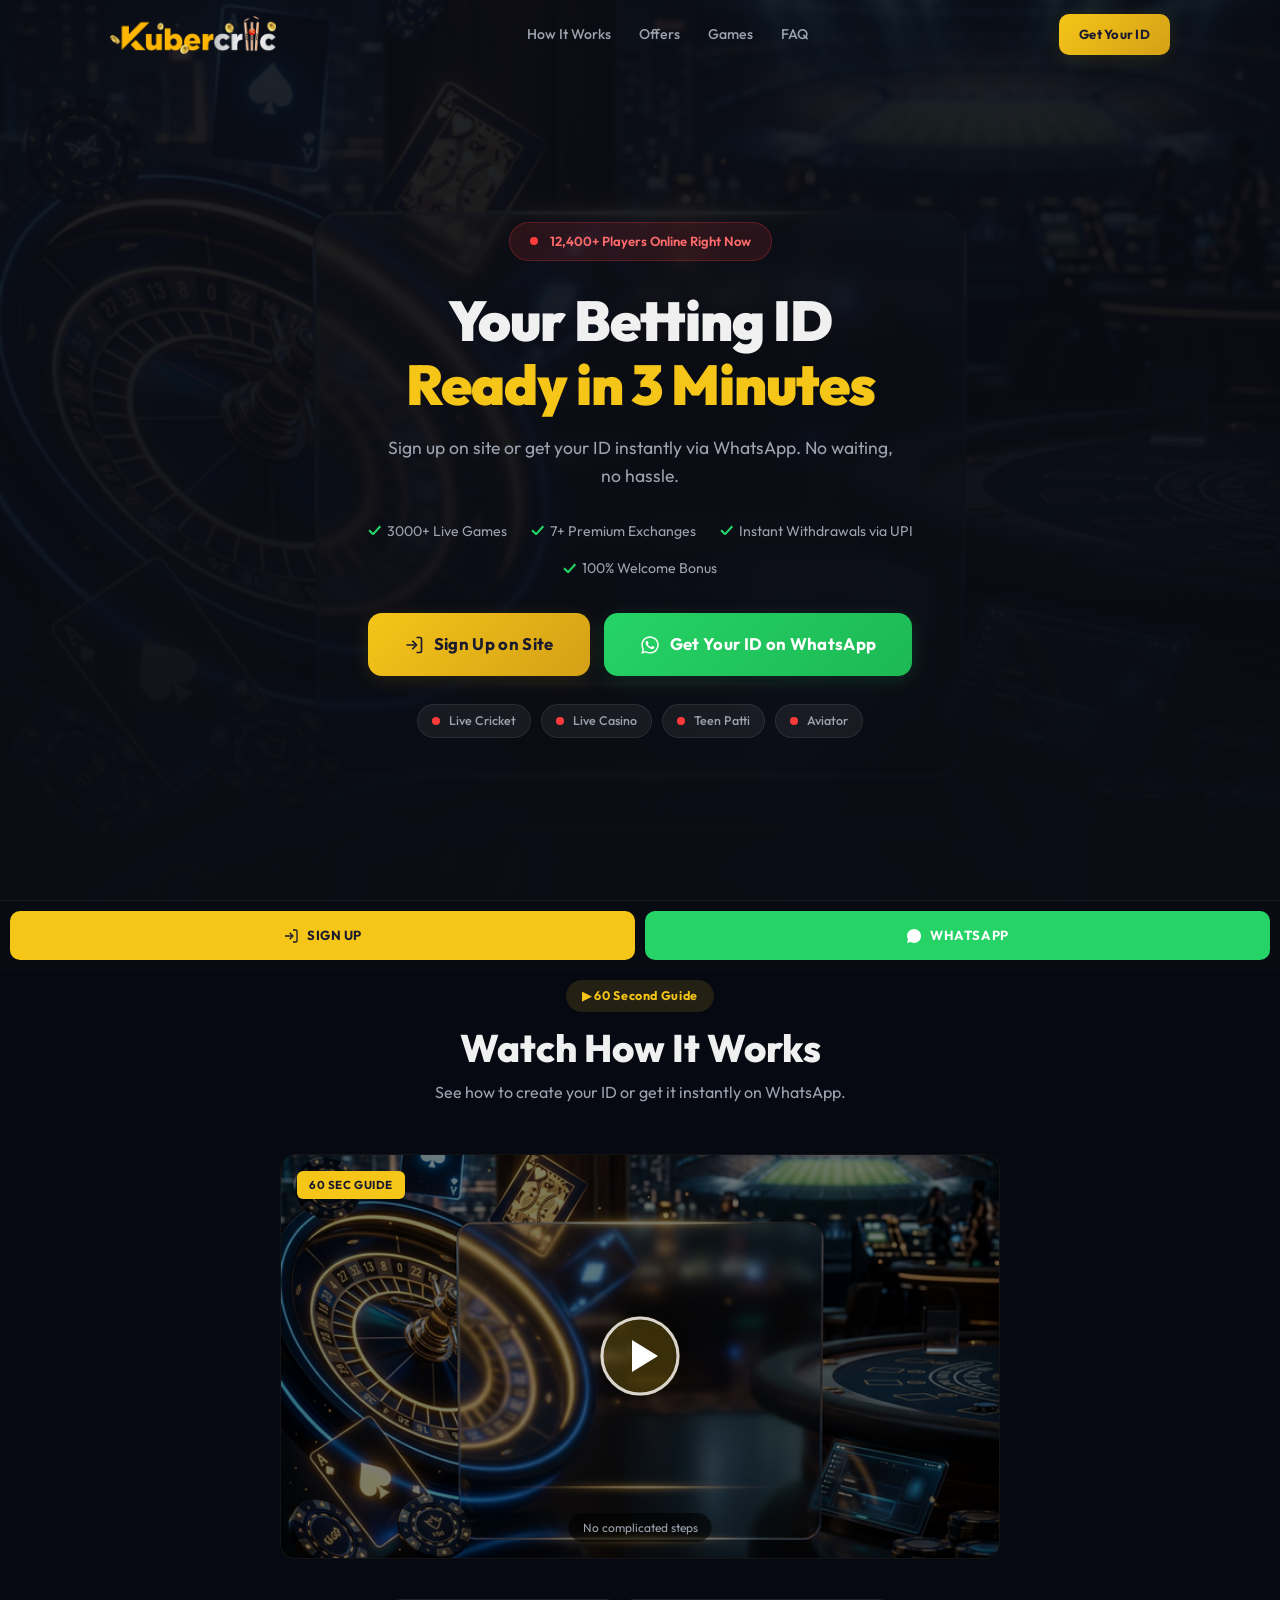
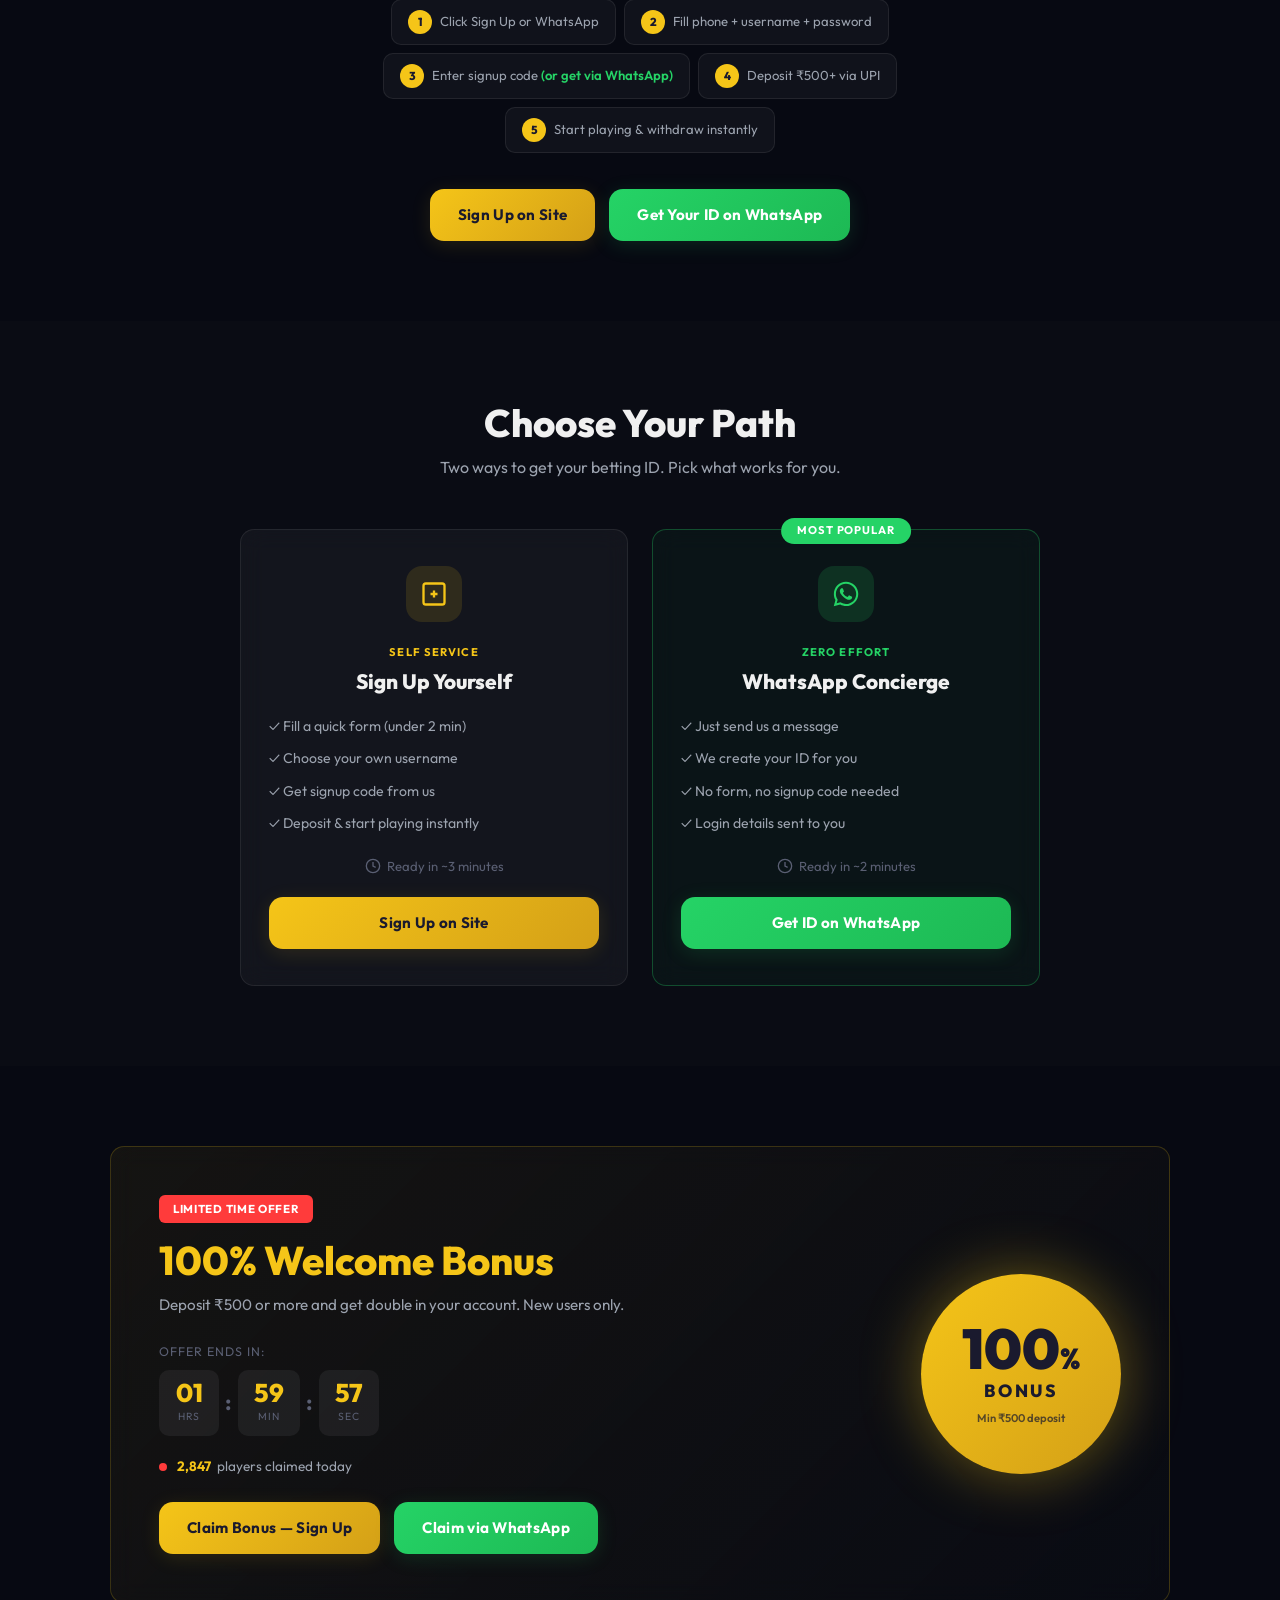
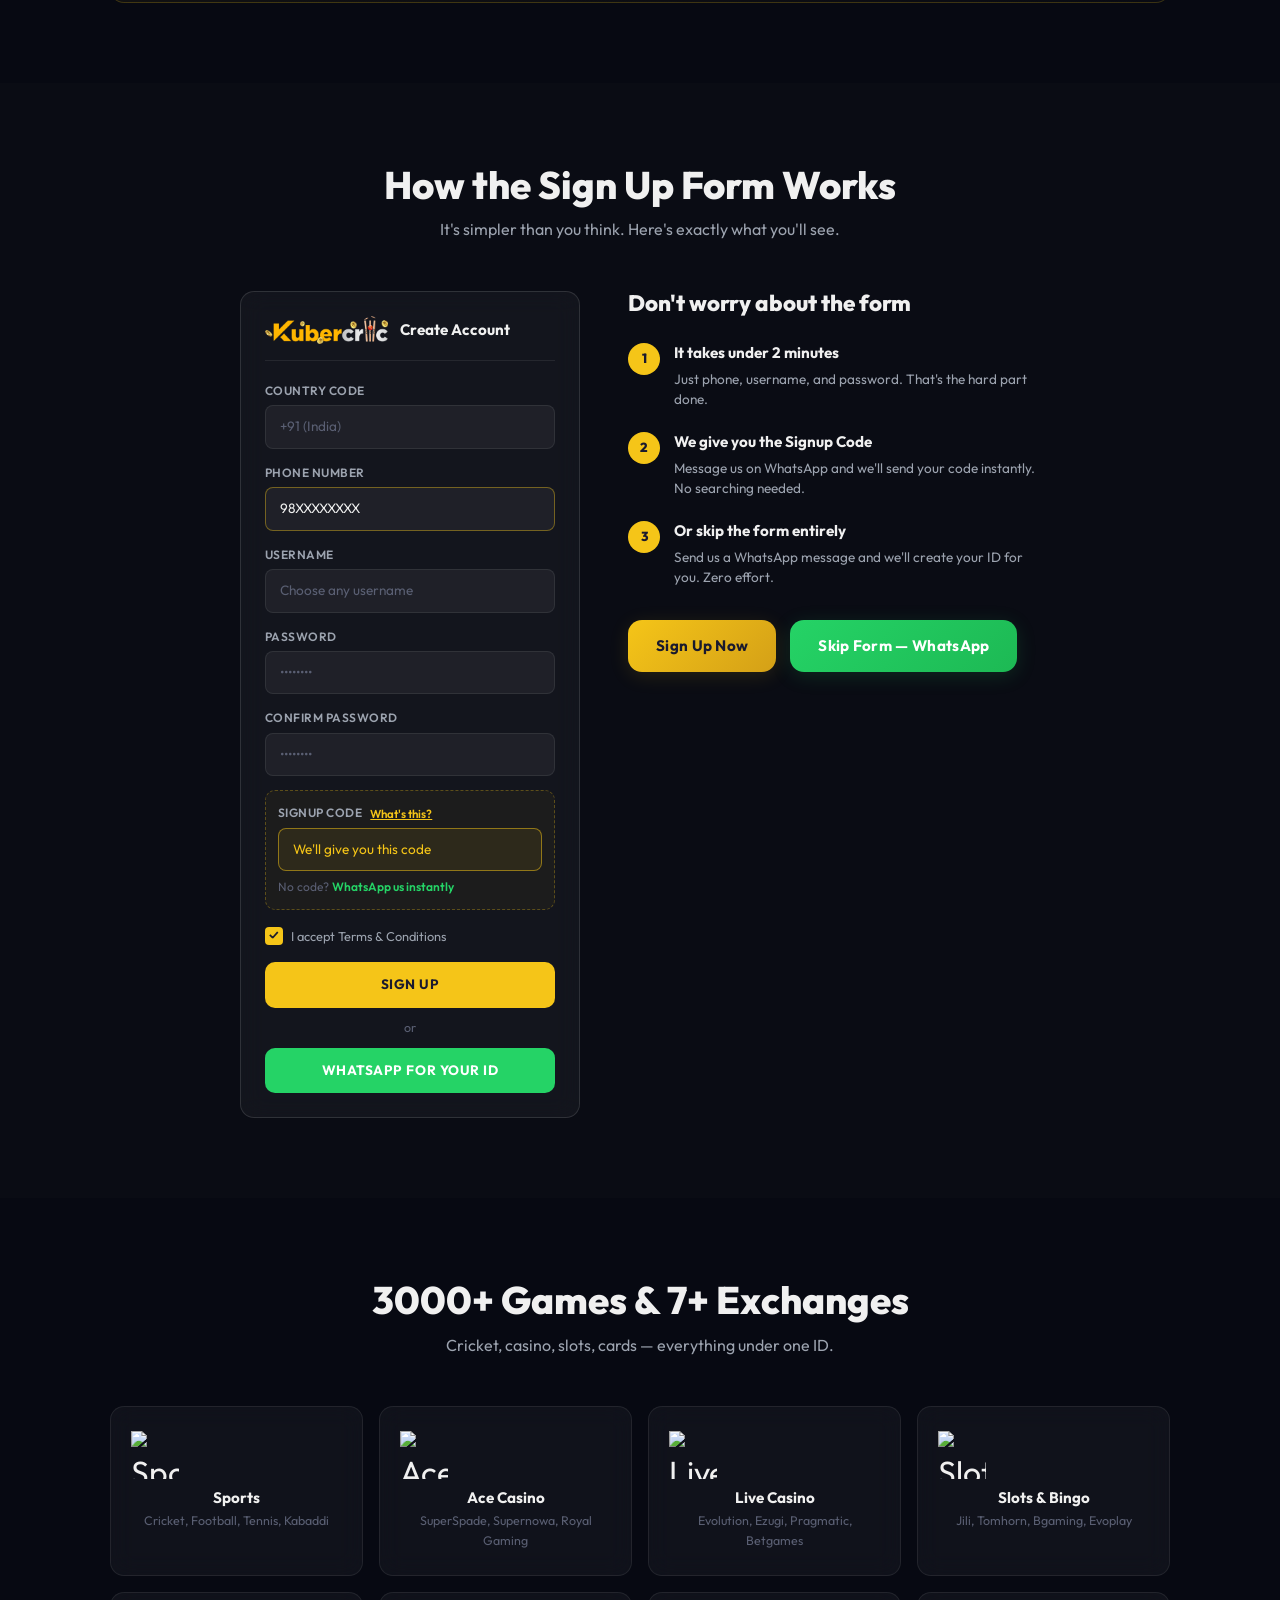
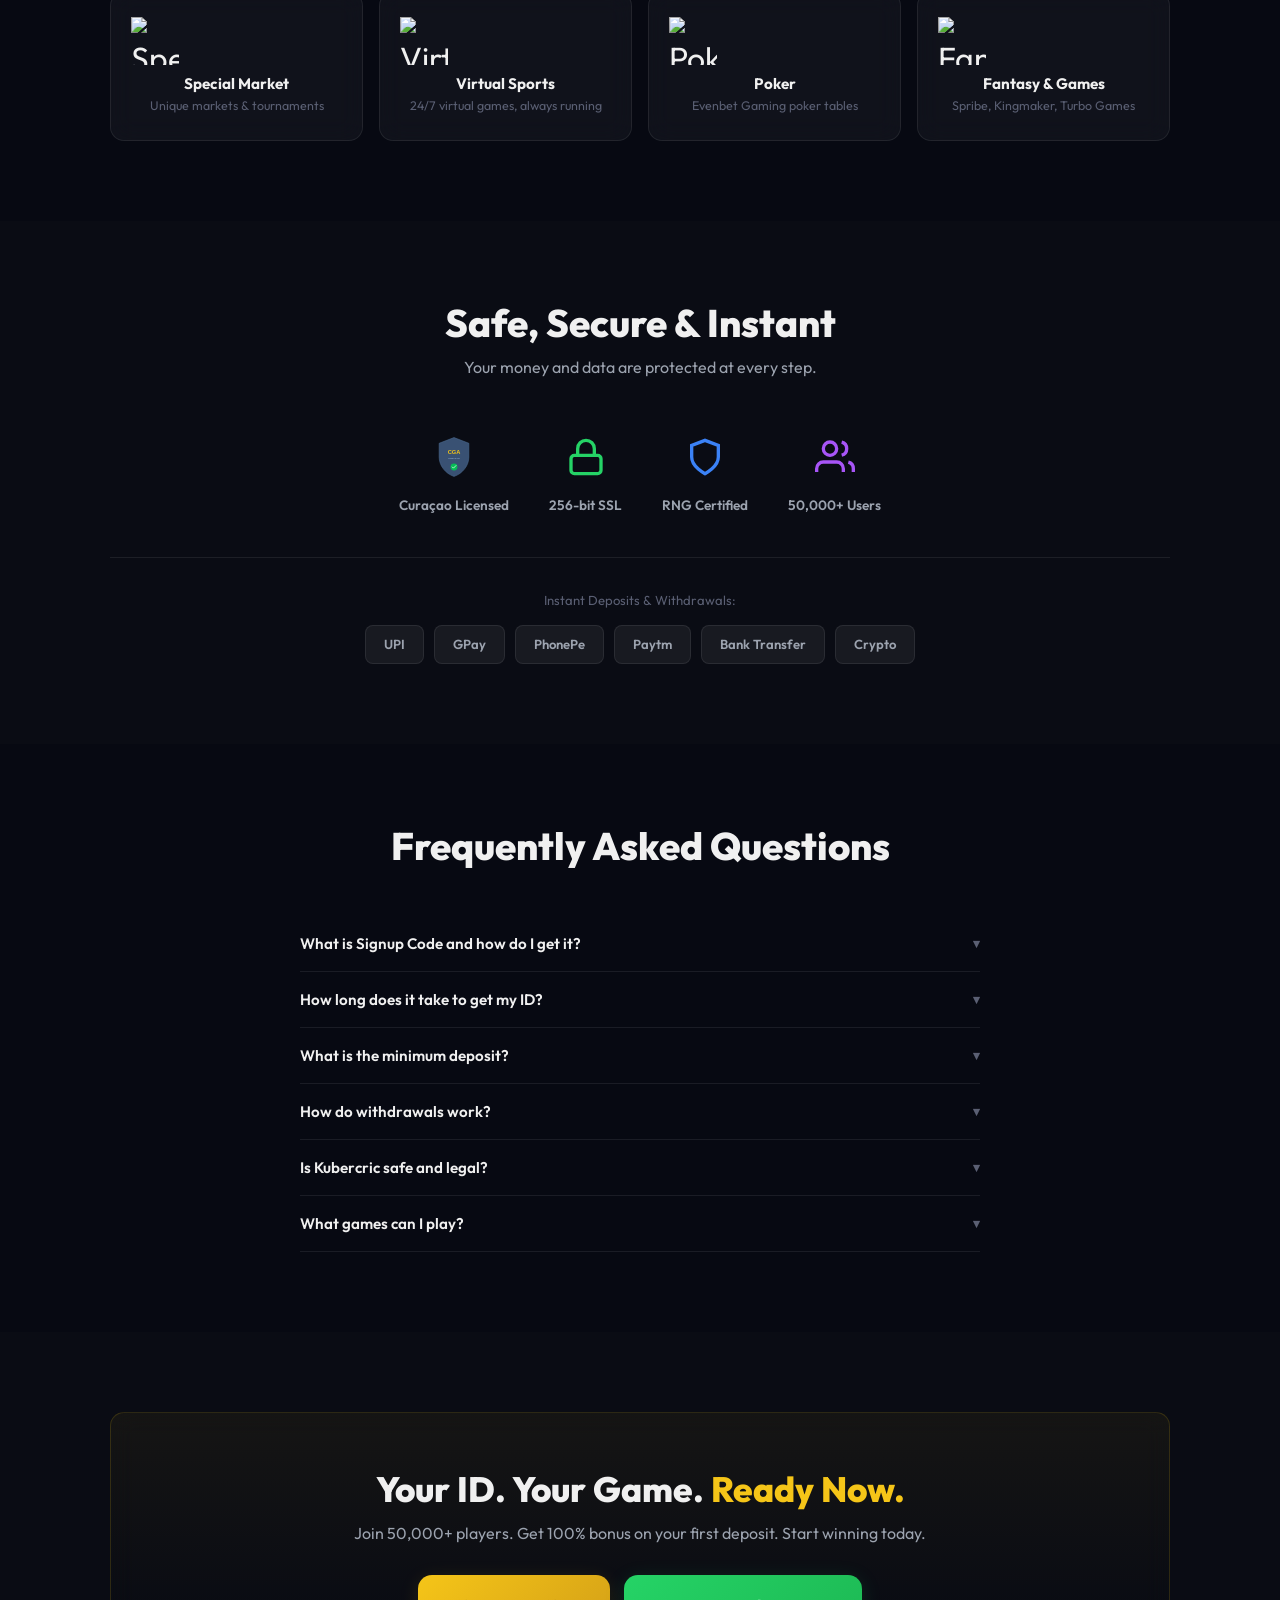
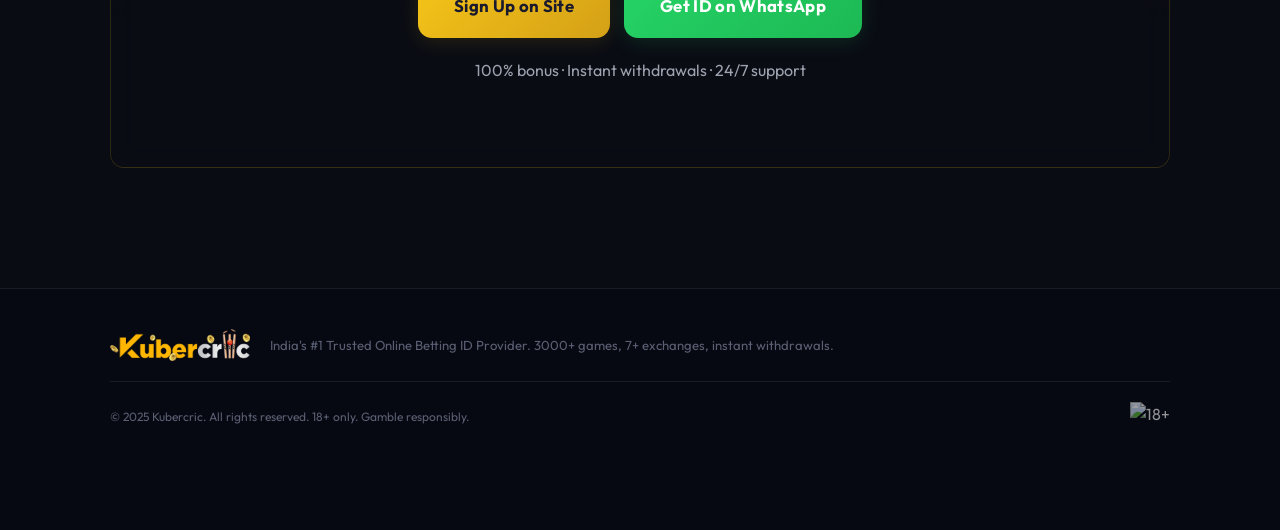
==== commit 85cc8a1f: "Verify all content against kubercric.com: fix exchanges, providers, images Scraped kubercric.com JS " ====
--- a/index2.html
+++ b/index2.html
@@ -3,7 +3,7 @@
 <head>
     <meta charset="UTF-8">
     <meta name="viewport" content="width=device-width, initial-scale=1.0">
-    <meta name="description" content="Kubercric — Get Your Betting ID in Under 3 Minutes. Sign up directly or get it instantly on WhatsApp. 3000+ games, 15+ exchanges, 100% welcome bonus.">
+    <meta name="description" content="Kubercric — Get Your Betting ID in Under 3 Minutes. Sign up directly or get it instantly on WhatsApp. 3000+ games, 7+ exchanges, 100% welcome bonus.">
     <title>Kubercric | Get Your Betting ID — Sign Up or WhatsApp</title>
     <link rel="preconnect" href="https://fonts.googleapis.com">
     <link rel="preconnect" href="https://fonts.gstatic.com" crossorigin>
@@ -47,7 +47,7 @@
 
             <ul class="hero-trust">
                 <li><span class="trust-check">&#10003;</span> 3000+ Live Games</li>
-                <li><span class="trust-check">&#10003;</span> 15+ Premium Exchanges</li>
+                <li><span class="trust-check">&#10003;</span> 7+ Premium Exchanges</li>
                 <li><span class="trust-check">&#10003;</span> Instant Withdrawals via UPI</li>
                 <li><span class="trust-check">&#10003;</span> 100% Welcome Bonus</li>
             </ul>
@@ -330,50 +330,50 @@
     <section class="section section-games" id="games">
         <div class="container">
             <div class="section-header">
-                <h2>3000+ Games &amp; 15+ Exchanges</h2>
+                <h2>3000+ Games &amp; 7+ Exchanges</h2>
                 <p class="section-sub">Cricket, casino, slots, cards &mdash; everything under one ID.</p>
             </div>
 
             <div class="games-grid">
                 <div class="game-tile glass-panel">
-                    <div class="game-tile-icon">&#127951;</div>
-                    <h4>Cricket Betting</h4>
-                    <p>IPL, T20 World Cup, all leagues</p>
+                    <div class="game-tile-icon"><img src="https://kubercric.com/assets/images/sports.png" alt="Sports" style="width:48px;height:48px;object-fit:contain;"></div>
+                    <h4>Sports</h4>
+                    <p>Cricket, Football, Tennis, Kabaddi</p>
                 </div>
                 <div class="game-tile glass-panel">
-                    <div class="game-tile-icon">&#127920;</div>
+                    <div class="game-tile-icon"><img src="https://kubercric.com/assets/images/live-casino.png" alt="Ace Casino" style="width:48px;height:48px;object-fit:contain;"></div>
+                    <h4>Ace Casino</h4>
+                    <p>SuperSpade, Supernowa, Royal Gaming</p>
+                </div>
+                <div class="game-tile glass-panel">
+                    <div class="game-tile-icon"><img src="https://kubercric.com/assets/images/ice-casino.png" alt="Live Casino" style="width:48px;height:48px;object-fit:contain;"></div>
                     <h4>Live Casino</h4>
-                    <p>Roulette, Blackjack, Baccarat</p>
+                    <p>Evolution, Ezugi, Pragmatic, Betgames</p>
                 </div>
                 <div class="game-tile glass-panel">
-                    <div class="game-tile-icon">&#127183;</div>
-                    <h4>Teen Patti</h4>
-                    <p>Classic, Joker, AK47 variants</p>
+                    <div class="game-tile-icon"><img src="https://kubercric.com/assets/images/slot-game.png" alt="Slot Games" style="width:48px;height:48px;object-fit:contain;"></div>
+                    <h4>Slots &amp; Bingo</h4>
+                    <p>Jili, Tomhorn, Bgaming, Evoplay</p>
                 </div>
                 <div class="game-tile glass-panel">
-                    <div class="game-tile-icon">&#9992;&#65039;</div>
-                    <h4>Aviator</h4>
-                    <p>Crash game, instant cashout</p>
+                    <div class="game-tile-icon"><img src="https://kubercric.com/assets/images/special-market.png" alt="Special Market" style="width:48px;height:48px;object-fit:contain;"></div>
+                    <h4>Special Market</h4>
+                    <p>Unique markets &amp; tournaments</p>
                 </div>
                 <div class="game-tile glass-panel">
-                    <div class="game-tile-icon">&#127922;</div>
-                    <h4>Premium Slots</h4>
-                    <p>1000+ slots with jackpots</p>
+                    <div class="game-tile-icon"><img src="https://kubercric.com/assets/images/bingo.png" alt="Virtual Sports" style="width:48px;height:48px;object-fit:contain;"></div>
+                    <h4>Virtual Sports</h4>
+                    <p>24/7 virtual games, always running</p>
                 </div>
                 <div class="game-tile glass-panel">
-                    <div class="game-tile-icon">&#9917;</div>
-                    <h4>Football &amp; More</h4>
-                    <p>Soccer, Tennis, Kabaddi</p>
+                    <div class="game-tile-icon"><img src="https://kubercric.com/assets/images/poker-game.png" alt="Poker" style="width:48px;height:48px;object-fit:contain;"></div>
+                    <h4>Poker</h4>
+                    <p>Evenbet Gaming poker tables</p>
                 </div>
                 <div class="game-tile glass-panel">
-                    <div class="game-tile-icon">&#128142;</div>
-                    <h4>Diamond Exchange</h4>
-                    <p>Premium exchange, best odds</p>
-                </div>
-                <div class="game-tile glass-panel">
-                    <div class="game-tile-icon">&#127800;</div>
-                    <h4>Lotus &amp; Lord's</h4>
-                    <p>Top exchanges, instant settle</p>
+                    <div class="game-tile-icon"><img src="https://kubercric.com/assets/images/fantasyGames.png" alt="Fantasy Games" style="width:48px;height:48px;object-fit:contain;"></div>
+                    <h4>Fantasy &amp; Games</h4>
+                    <p>Spribe, Kingmaker, Turbo Games</p>
                 </div>
             </div>
         </div>
@@ -468,7 +468,7 @@
                 </div>
                 <div class="faq-item">
                     <button class="faq-q">What games can I play?<span class="faq-arrow">&#9662;</span></button>
-                    <div class="faq-a"><p>3000+ games including live cricket betting (IPL, T20), live casino (roulette, blackjack, baccarat), Teen Patti, Aviator, slots, and access to 15+ premium exchanges like Diamond, Lotus, and Lord's.</p></div>
+                    <div class="faq-a"><p>3000+ games including live cricket betting (IPL, T20), Ace Casino (SuperSpade, Supernowa, Royal Gaming), Live Casino (Evolution, Ezugi, Pragmatic, Betgames), slots (Jili, Bgaming, Evoplay), and access to 7+ exchanges: Diamond, Lotus, Sky, World777, Fairbet, Lord's, Tiger.</p></div>
                 </div>
             </div>
         </div>
@@ -498,7 +498,7 @@
         <div class="container">
             <div class="footer-top">
                 <img src="logo.png" alt="Kubercric" class="footer-logo">
-                <p class="footer-desc">India's #1 Trusted Online Betting ID Provider. 3000+ games, 15+ exchanges, instant withdrawals.</p>
+                <p class="footer-desc">India's #1 Trusted Online Betting ID Provider. 3000+ games, 7+ exchanges, instant withdrawals.</p>
             </div>
             <div class="footer-bottom">
                 <p>&copy; 2025 Kubercric. All rights reserved. 18+ only. Gamble responsibly.</p>
